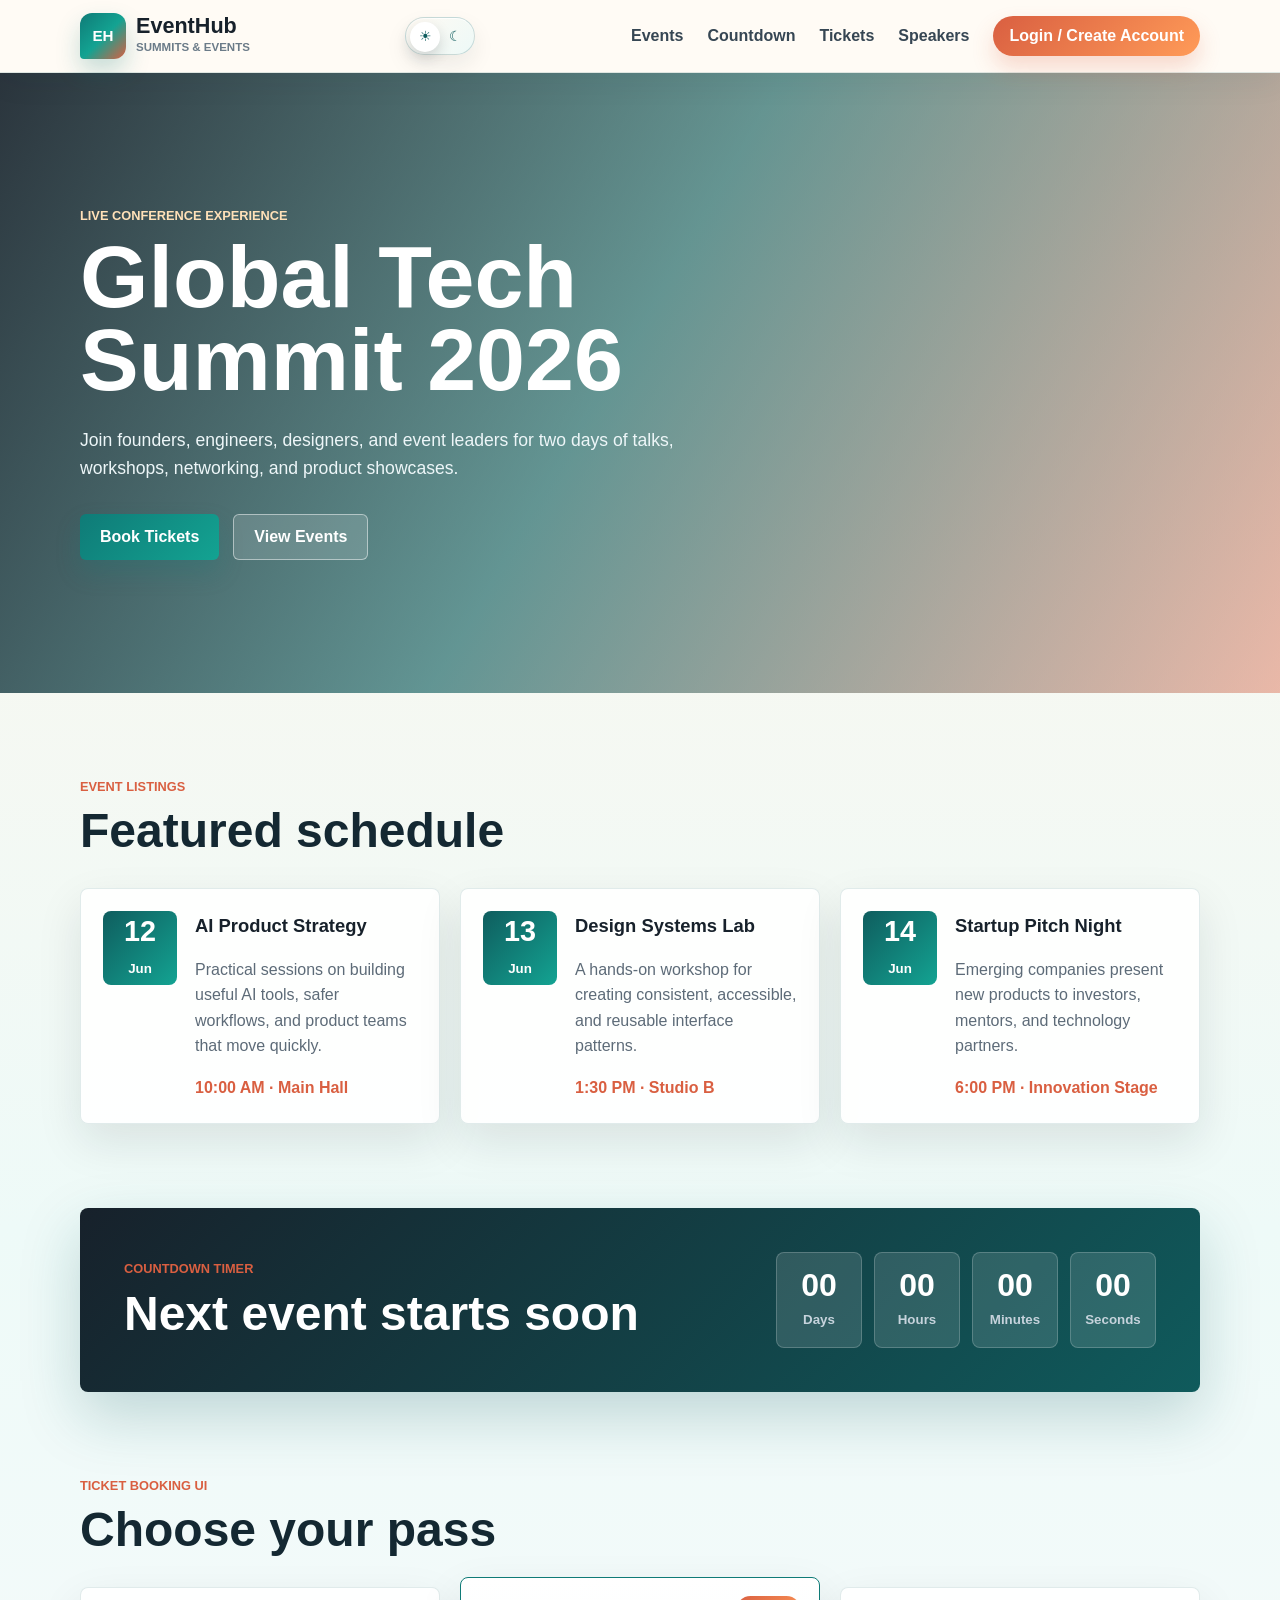
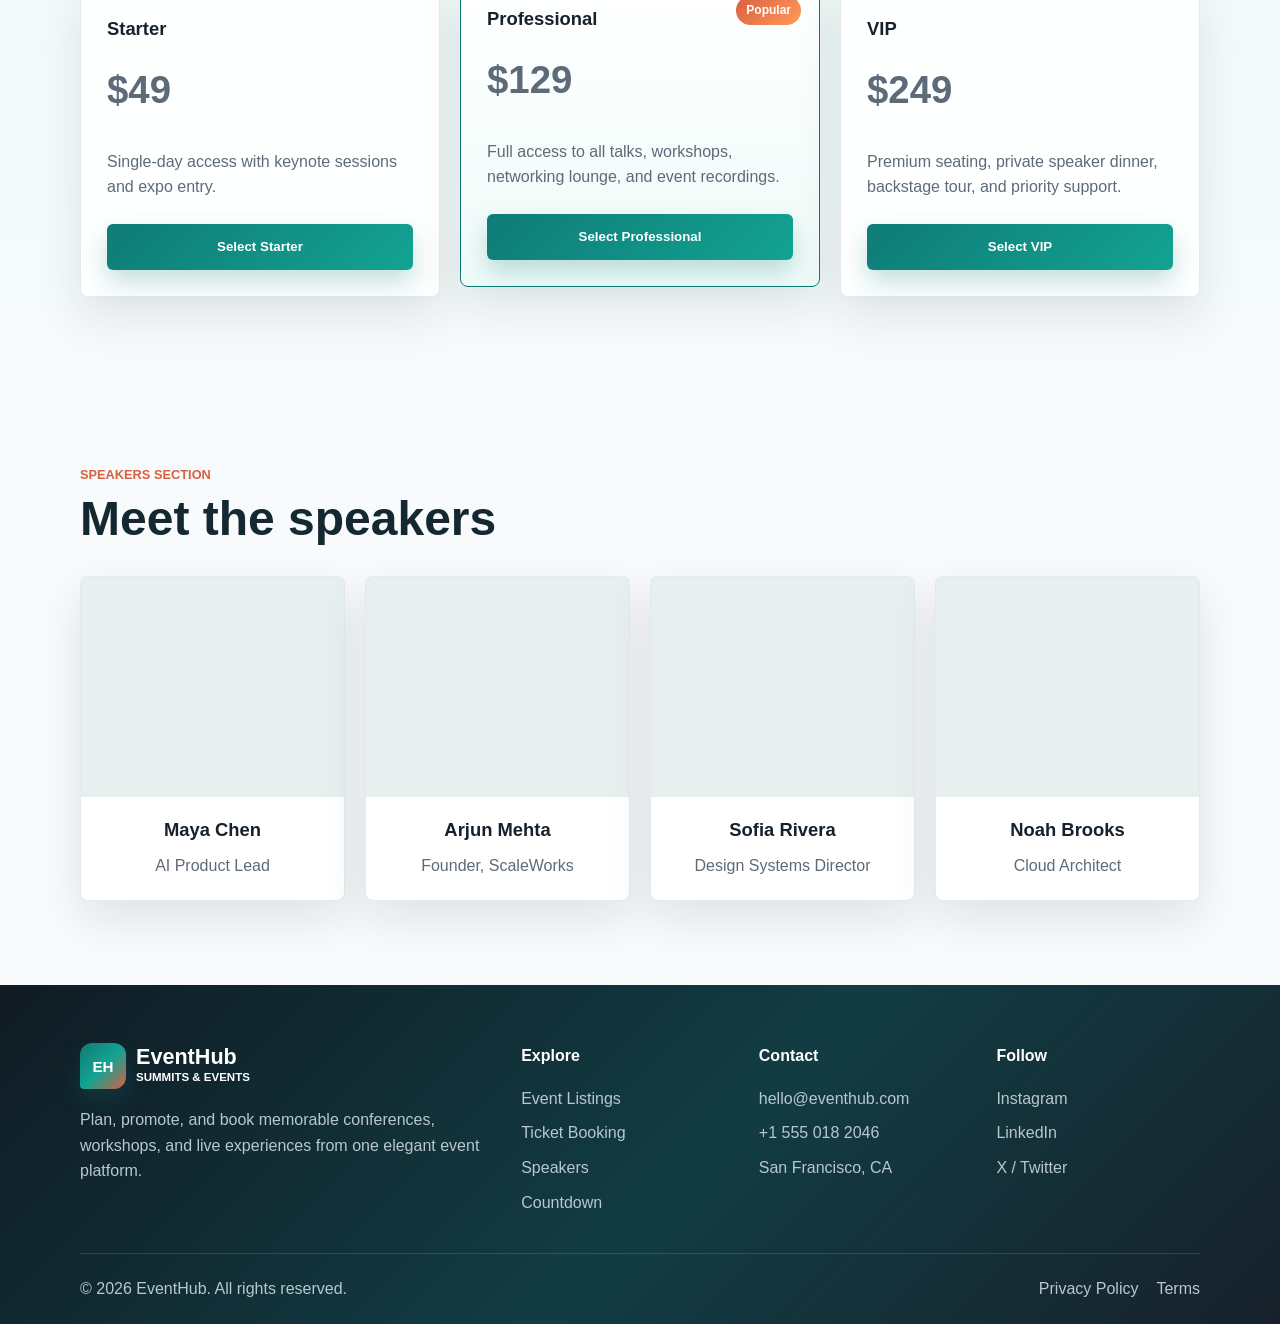
==== index.html @ b45a8265 "first commit" ====
<!DOCTYPE html>
<html lang="en">
<head>
  <meta charset="UTF-8">
  <meta name="viewport" content="width=device-width, initial-scale=1.0">
  <title>EventHub | Event Management</title>
  <link rel="stylesheet" href="css/style.css">
</head>
<body>
  <header class="site-header">
    <nav class="navbar" aria-label="Main navigation">
      <a class="brand" href="index.html" aria-label="EventHub homepage">
        <span class="brand-mark">EH</span>
        <span class="brand-text">
          <strong>EventHub</strong>
          <small>Summits & Events</small>
        </span>
      </a>
      <div class="nav-actions">
        <button class="theme-toggle" type="button" aria-label="Switch to dark mode" aria-pressed="false">
          <span class="theme-icon sun">&#9728;</span>
          <span class="theme-icon moon">&#9790;</span>
          <span class="theme-thumb"></span>
        </button>
        <button class="nav-toggle" type="button" aria-label="Toggle navigation" aria-expanded="false">
          <span></span>
          <span></span>
          <span></span>
        </button>
      </div>
      <ul class="nav-links">
        <li><a href="#events">Events</a></li>
        <li><a href="#countdown">Countdown</a></li>
        <li><a href="#tickets">Tickets</a></li>
        <li><a href="#speakers">Speakers</a></li>
        <li><a class="account-link" href="account.html">Login / Create Account</a></li>
      </ul>
    </nav>
  </header>

  <main>
    <section class="hero">
      <div class="hero-content">
        <p class="eyebrow">Live conference experience</p>
        <h1>Global Tech Summit 2026</h1>
        <p class="hero-copy">Join founders, engineers, designers, and event leaders for two days of talks, workshops, networking, and product showcases.</p>
        <div class="hero-actions">
          <a class="btn primary" href="#tickets">Book Tickets</a>
          <a class="btn secondary" href="#events">View Events</a>
        </div>
      </div>
    </section>

    <section id="events" class="section">
      <div class="section-heading">
        <p class="eyebrow">Event Listings</p>
        <h2>Featured schedule</h2>
      </div>
      <div class="event-grid">
        <article class="event-card">
          <div class="event-date">
            <span>12</span>
            <small>Jun</small>
          </div>
          <div>
            <h3>AI Product Strategy</h3>
            <p>Practical sessions on building useful AI tools, safer workflows, and product teams that move quickly.</p>
            <span class="event-meta">10:00 AM &middot; Main Hall</span>
          </div>
        </article>
        <article class="event-card">
          <div class="event-date">
            <span>13</span>
            <small>Jun</small>
          </div>
          <div>
            <h3>Design Systems Lab</h3>
            <p>A hands-on workshop for creating consistent, accessible, and reusable interface patterns.</p>
            <span class="event-meta">1:30 PM &middot; Studio B</span>
          </div>
        </article>
        <article class="event-card">
          <div class="event-date">
            <span>14</span>
            <small>Jun</small>
          </div>
          <div>
            <h3>Startup Pitch Night</h3>
            <p>Emerging companies present new products to investors, mentors, and technology partners.</p>
            <span class="event-meta">6:00 PM &middot; Innovation Stage</span>
          </div>
        </article>
      </div>
    </section>

    <section id="countdown" class="countdown-section">
      <div>
        <p class="eyebrow">Countdown Timer</p>
        <h2>Next event starts soon</h2>
      </div>
      <div class="countdown" data-event-date="2026-06-12T10:00:00">
        <div><span id="days">00</span><small>Days</small></div>
        <div><span id="hours">00</span><small>Hours</small></div>
        <div><span id="minutes">00</span><small>Minutes</small></div>
        <div><span id="seconds">00</span><small>Seconds</small></div>
      </div>
    </section>

    <section id="tickets" class="section ticket-section">
      <div class="section-heading">
        <p class="eyebrow">Ticket Booking UI</p>
        <h2>Choose your pass</h2>
      </div>
      <div class="ticket-grid">
        <article class="ticket-card">
          <h3>Starter</h3>
          <p class="price">$49</p>
          <p>Single-day access with keynote sessions and expo entry.</p>
          <button type="button">Select Starter</button>
        </article>
        <article class="ticket-card featured">
          <span class="badge">Popular</span>
          <h3>Professional</h3>
          <p class="price">$129</p>
          <p>Full access to all talks, workshops, networking lounge, and event recordings.</p>
          <button type="button">Select Professional</button>
        </article>
        <article class="ticket-card">
          <h3>VIP</h3>
          <p class="price">$249</p>
          <p>Premium seating, private speaker dinner, backstage tour, and priority support.</p>
          <button type="button">Select VIP</button>
        </article>
      </div>
    </section>

    <section id="speakers" class="section speakers-section">
      <div class="section-heading">
        <p class="eyebrow">Speakers Section</p>
        <h2>Meet the speakers</h2>
      </div>
      <div class="speaker-grid">
        <article class="speaker-card">
          <div class="speaker-photo speaker-one"></div>
          <h3>Maya Chen</h3>
          <p>AI Product Lead</p>
        </article>
        <article class="speaker-card">
          <div class="speaker-photo speaker-two"></div>
          <h3>Arjun Mehta</h3>
          <p>Founder, ScaleWorks</p>
        </article>
        <article class="speaker-card">
          <div class="speaker-photo speaker-three"></div>
          <h3>Sofia Rivera</h3>
          <p>Design Systems Director</p>
        </article>
        <article class="speaker-card">
          <div class="speaker-photo speaker-four"></div>
          <h3>Noah Brooks</h3>
          <p>Cloud Architect</p>
        </article>
      </div>
    </section>
  </main>

  <footer class="site-footer">
    <div class="footer-inner">
      <div class="footer-brand">
        <a class="brand footer-logo" href="index.html" aria-label="EventHub homepage">
          <span class="brand-mark">EH</span>
          <span class="brand-text">
            <strong>EventHub</strong>
            <small>Summits & Events</small>
          </span>
        </a>
        <p>Plan, promote, and book memorable conferences, workshops, and live experiences from one elegant event platform.</p>
      </div>

      <div class="footer-column">
        <h3>Explore</h3>
        <a href="#events">Event Listings</a>
        <a href="#tickets">Ticket Booking</a>
        <a href="#speakers">Speakers</a>
        <a href="#countdown">Countdown</a>
      </div>

      <div class="footer-column">
        <h3>Contact</h3>
        <p>hello@eventhub.com</p>
        <p>+1 555 018 2046</p>
        <p>San Francisco, CA</p>
      </div>

      <div class="footer-column">
        <h3>Follow</h3>
        <a href="#">Instagram</a>
        <a href="#">LinkedIn</a>
        <a href="#">X / Twitter</a>
      </div>
    </div>

    <div class="footer-bottom">
      <p>&copy; 2026 EventHub. All rights reserved.</p>
      <div>
        <a href="#">Privacy Policy</a>
        <a href="#">Terms</a>
      </div>
    </div>
  </footer>

  <script src="js/script.js"></script>
</body>
</html>
---- css/style.css ----
* {
  box-sizing: border-box;
}

html {
  scroll-behavior: smooth;
}

body {
  margin: 0;
  color: #17212b;
  background:
    linear-gradient(180deg, #fff6eb 0%, #eefaf8 42%, #f8fafc 72%),
    #f8fafc;
  font-family: Arial, Helvetica, sans-serif;
  line-height: 1.6;
  transition: background 0.25s ease, color 0.25s ease;
}

body.dark-theme {
  color: #e9f7f5;
  background:
    radial-gradient(circle at top left, rgba(19, 163, 146, 0.22), transparent 32%),
    linear-gradient(180deg, #07131d 0%, #0c2028 48%, #121821 100%),
    #121821;
}

a {
  color: inherit;
  text-decoration: none;
}

.site-header {
  position: sticky;
  top: 0;
  z-index: 10;
  background: rgba(255, 251, 246, 0.92);
  border-bottom: 1px solid rgba(15, 93, 94, 0.13);
  box-shadow: 0 10px 30px rgba(23, 33, 43, 0.06);
  backdrop-filter: blur(14px);
}

.navbar {
  display: flex;
  align-items: center;
  justify-content: space-between;
  width: min(1120px, calc(100% - 32px));
  min-height: 72px;
  margin: 0 auto;
}

.nav-actions {
  display: flex;
  align-items: center;
  gap: 10px;
}

.brand {
  display: inline-flex;
  align-items: center;
  gap: 10px;
  color: #0f5d5e;
  font-weight: 800;
}

.brand-mark {
  display: grid;
  place-items: center;
  width: 46px;
  height: 46px;
  color: #ffffff;
  background:
    linear-gradient(135deg, #0f7b77 0%, #13a392 52%, #d95f41 100%);
  border-radius: 12px 12px 12px 4px;
  box-shadow: 0 12px 24px rgba(15, 123, 119, 0.24);
  font-size: 0.95rem;
  line-height: 1;
}

.brand-text {
  display: grid;
  gap: 1px;
}

.brand-text strong {
  color: #17212b;
  font-size: 1.35rem;
  line-height: 1;
}

body.dark-theme .brand-text strong {
  color: #f7fffd;
}

body.dark-theme .brand-text small {
  color: #9dcac3;
}

.brand-text small {
  color: #6b7b88;
  font-size: 0.72rem;
  font-weight: 800;
  letter-spacing: 0;
  text-transform: uppercase;
}

.nav-links {
  display: flex;
  align-items: center;
  gap: 24px;
  margin: 0;
  padding: 0;
  list-style: none;
  color: #364653;
  font-weight: 700;
}

.nav-links a:hover {
  color: #d95f41;
}

.account-link {
  display: inline-flex;
  align-items: center;
  justify-content: center;
  min-height: 40px;
  padding: 0 16px;
  color: #ffffff;
  background: linear-gradient(135deg, #d95f41, #ff9b58);
  border-radius: 999px;
  box-shadow: 0 12px 22px rgba(217, 95, 65, 0.22);
}

.nav-links .account-link:hover {
  color: #ffffff;
  transform: translateY(-2px);
}

.theme-toggle {
  position: relative;
  display: inline-grid;
  grid-template-columns: 1fr 1fr;
  align-items: center;
  width: 70px;
  height: 38px;
  padding: 4px;
  border: 1px solid rgba(15, 93, 94, 0.2);
  border-radius: 999px;
  color: #0f5d5e;
  background: linear-gradient(135deg, #fffaf3, #edf9f7);
  box-shadow: inset 0 1px 0 rgba(255, 255, 255, 0.8), 0 10px 22px rgba(23, 33, 43, 0.08);
  cursor: pointer;
}

.theme-icon {
  position: relative;
  z-index: 1;
  display: grid;
  place-items: center;
  font-size: 0.9rem;
  line-height: 1;
}

.theme-thumb {
  position: absolute;
  top: 4px;
  left: 4px;
  width: 30px;
  height: 30px;
  background: #ffffff;
  border-radius: 999px;
  box-shadow: 0 6px 14px rgba(23, 33, 43, 0.18);
  transition: transform 0.22s ease, background 0.22s ease;
}

body.dark-theme .theme-toggle {
  color: #ffe1b8;
  background: linear-gradient(135deg, #0d2530, #162f3a);
  border-color: rgba(124, 224, 211, 0.24);
}

body.dark-theme .theme-thumb {
  background: #7ce0d3;
  transform: translateX(32px);
}

body.dark-theme .site-header {
  background: rgba(8, 19, 29, 0.9);
  border-bottom-color: rgba(124, 224, 211, 0.16);
  box-shadow: 0 12px 34px rgba(0, 0, 0, 0.32);
}

body.dark-theme .nav-links {
  color: #d5e5e2;
}

.nav-toggle {
  display: none;
  position: relative;
  width: 42px;
  height: 42px;
  border: 1px solid rgba(15, 93, 94, 0.2);
  border-radius: 6px;
  background: #fffaf3;
  cursor: pointer;
}

body.dark-theme .nav-toggle {
  border-color: rgba(124, 224, 211, 0.22);
  background: #102631;
}

body.dark-theme .nav-toggle span {
  background: #e9f7f5;
}

.nav-toggle span {
  display: block;
  width: 20px;
  height: 2px;
  margin: 5px auto;
  background: #17212b;
  border-radius: 999px;
  transition: transform 0.2s ease, opacity 0.2s ease;
}

.nav-toggle.active span:nth-child(1) {
  transform: translateY(7px) rotate(45deg);
}

.nav-toggle.active span:nth-child(2) {
  opacity: 0;
}

.nav-toggle.active span:nth-child(3) {
  transform: translateY(-7px) rotate(-45deg);
}

.hero {
  display: flex;
  align-items: center;
  min-height: 620px;
  padding: 80px 16px;
  color: #ffffff;
  background:
    linear-gradient(120deg, rgba(8, 21, 32, 0.86), rgba(15, 93, 94, 0.64) 48%, rgba(217, 95, 65, 0.42)),
    url("https://images.unsplash.com/photo-1540575467063-178a50c2df87?auto=format&fit=crop&w=1800&q=80") center/cover;
}

.hero-content {
  width: min(1120px, 100%);
  margin: 0 auto;
}

.eyebrow {
  margin: 0 0 8px;
  color: #d95f41;
  font-size: 0.8rem;
  font-weight: 800;
  letter-spacing: 0;
  text-transform: uppercase;
}

.hero .eyebrow {
  color: #ffe1b8;
}

h1,
h2,
h3,
p {
  overflow-wrap: anywhere;
}

h1 {
  max-width: 760px;
  margin: 0;
  font-size: clamp(2.6rem, 7vw, 5.5rem);
  line-height: 0.95;
}

h2 {
  margin: 0;
  font-size: clamp(2rem, 4vw, 3rem);
  line-height: 1.1;
}

h3 {
  margin: 0 0 8px;
  font-size: 1.15rem;
}

.hero-copy {
  max-width: 640px;
  margin: 24px 0 0;
  color: #edf6f8;
  font-size: 1.1rem;
}

.hero-actions {
  display: flex;
  flex-wrap: wrap;
  gap: 14px;
  margin-top: 32px;
}

.btn,
.ticket-card button {
  display: inline-flex;
  align-items: center;
  justify-content: center;
  min-height: 46px;
  padding: 0 20px;
  border: 0;
  border-radius: 6px;
  font-weight: 800;
  cursor: pointer;
}

.btn.primary,
.ticket-card button {
  color: #ffffff;
  background: linear-gradient(135deg, #0f7b77, #13a392);
  box-shadow: 0 12px 24px rgba(15, 123, 119, 0.24);
}

.btn.secondary {
  color: #ffffff;
  background: rgba(255, 255, 255, 0.14);
  border: 1px solid rgba(255, 255, 255, 0.48);
}

.btn:hover,
.ticket-card button:hover,
.auth-card button:hover {
  transform: translateY(-2px);
}

.section,
.countdown-section {
  width: min(1120px, calc(100% - 32px));
  margin: 0 auto;
  padding: 84px 0;
}

.section-heading {
  margin-bottom: 30px;
}

.section-heading h2 {
  color: #142832;
}

body.dark-theme .section-heading h2,
body.dark-theme h3,
body.dark-theme .price {
  color: #f7fffd;
}

.event-grid,
.ticket-grid,
.speaker-grid {
  display: grid;
  gap: 20px;
}

.event-grid {
  grid-template-columns: repeat(3, 1fr);
}

.event-card,
.ticket-card,
.speaker-card {
  background: rgba(255, 255, 255, 0.9);
  border: 1px solid rgba(15, 93, 94, 0.12);
  border-radius: 8px;
  box-shadow: 0 18px 45px rgba(23, 33, 43, 0.1);
  transition: transform 0.2s ease, box-shadow 0.2s ease;
}

body.dark-theme .event-card,
body.dark-theme .ticket-card,
body.dark-theme .speaker-card {
  background: rgba(15, 32, 40, 0.86);
  border-color: rgba(124, 224, 211, 0.16);
  box-shadow: 0 18px 45px rgba(0, 0, 0, 0.28);
}

.event-card:hover,
.ticket-card:hover,
.speaker-card:hover {
  transform: translateY(-6px);
  box-shadow: 0 24px 55px rgba(15, 93, 94, 0.18);
}

.event-card {
  display: grid;
  grid-template-columns: 74px 1fr;
  gap: 18px;
  min-height: 220px;
  padding: 22px;
}

.event-date {
  display: grid;
  place-items: center;
  align-self: start;
  min-height: 74px;
  color: #ffffff;
  background: linear-gradient(135deg, #0f5d5e, #13a392);
  border-radius: 8px;
}

.event-date span {
  display: block;
  font-size: 1.8rem;
  font-weight: 800;
  line-height: 1;
}

.event-date small,
.event-meta {
  font-weight: 800;
}

.event-card p,
.ticket-card p,
.speaker-card p {
  color: #5d6b78;
}

body.dark-theme .event-card p,
body.dark-theme .ticket-card p,
body.dark-theme .speaker-card p {
  color: #b8c7d1;
}

.event-meta {
  color: #d95f41;
}

.countdown-section {
  display: flex;
  align-items: center;
  justify-content: space-between;
  gap: 28px;
  color: #ffffff;
  background:
    linear-gradient(135deg, rgba(23, 33, 43, 0.96), rgba(15, 93, 94, 0.96)),
    #17212b;
  border-radius: 8px;
  padding: 44px;
  box-shadow: 0 24px 60px rgba(15, 93, 94, 0.22);
}

.countdown {
  display: grid;
  grid-template-columns: repeat(4, minmax(86px, 1fr));
  gap: 12px;
}

.countdown div {
  display: grid;
  place-items: center;
  min-height: 96px;
  padding: 12px;
  background: rgba(255, 255, 255, 0.13);
  border: 1px solid rgba(255, 255, 255, 0.2);
  border-radius: 8px;
}

.countdown span {
  font-size: 2rem;
  font-weight: 800;
  line-height: 1;
}

.countdown small {
  color: #c6d3dc;
  font-weight: 700;
}

.ticket-grid {
  grid-template-columns: repeat(3, 1fr);
}

.ticket-card {
  position: relative;
  display: flex;
  flex-direction: column;
  min-height: 310px;
  padding: 26px;
}

.ticket-card.featured {
  background: linear-gradient(180deg, #ffffff, #effbf9);
  border-color: #0f7b77;
  transform: translateY(-10px);
}

body.dark-theme .ticket-card.featured {
  background: linear-gradient(180deg, rgba(18, 48, 58, 0.96), rgba(13, 31, 40, 0.96));
  border-color: #7ce0d3;
}

.price {
  margin: 8px 0 12px;
  color: #17212b;
  font-size: 2.4rem;
  font-weight: 800;
}

.ticket-card button {
  width: 100%;
  margin-top: auto;
}

.account-page {
  min-height: calc(100vh - 72px);
}

.account-hero {
  display: flex;
  align-items: center;
  min-height: 360px;
  padding: 74px 16px;
  color: #ffffff;
  background:
    linear-gradient(120deg, rgba(8, 21, 32, 0.9), rgba(15, 93, 94, 0.74), rgba(217, 95, 65, 0.46)),
    url("https://images.unsplash.com/photo-1511578314322-379afb476865?auto=format&fit=crop&w=1800&q=80") center/cover;
}

.account-hero > div {
  width: min(1120px, 100%);
  margin: 0 auto;
}

.account-hero h1 {
  max-width: 820px;
  font-size: clamp(2.2rem, 6vw, 4.3rem);
}

.account-panel {
  display: grid;
  grid-template-columns: 1fr 1fr;
  gap: 24px;
  width: min(1120px, calc(100% - 32px));
  margin: -56px auto 88px;
  position: relative;
  z-index: 1;
}

.auth-card {
  padding: 30px;
  background: rgba(255, 255, 255, 0.94);
  border: 1px solid rgba(15, 93, 94, 0.14);
  border-radius: 8px;
  box-shadow: 0 24px 55px rgba(23, 33, 43, 0.13);
}

.auth-card-featured {
  background: linear-gradient(180deg, #ffffff, #effbf9);
  border-color: rgba(15, 123, 119, 0.35);
}

.auth-heading {
  margin-bottom: 22px;
}

.auth-heading h2 {
  color: #142832;
  font-size: clamp(1.8rem, 4vw, 2.5rem);
}

.auth-card form {
  display: grid;
  gap: 12px;
}

.auth-card label {
  color: #2a3c47;
  font-weight: 800;
}

.auth-card input[type="text"],
.auth-card input[type="email"],
.auth-card input[type="password"] {
  width: 100%;
  min-height: 48px;
  padding: 0 14px;
  color: #17212b;
  background: #fffaf3;
  border: 1px solid rgba(15, 93, 94, 0.18);
  border-radius: 6px;
  font: inherit;
}

.auth-card input:focus {
  border-color: #13a392;
  box-shadow: 0 0 0 4px rgba(19, 163, 146, 0.14);
  outline: 0;
}

.form-row {
  display: flex;
  align-items: center;
  justify-content: space-between;
  gap: 12px;
  margin: 4px 0 8px;
  color: #5d6b78;
  font-size: 0.94rem;
}

.form-row a {
  color: #0f7b77;
  font-weight: 800;
}

.check-option {
  display: flex;
  align-items: center;
  gap: 8px;
  color: #5d6b78;
  font-size: 0.94rem;
  font-weight: 700;
}

.terms-option {
  align-items: flex-start;
  margin: 4px 0 8px;
}

.auth-card button {
  display: inline-flex;
  align-items: center;
  justify-content: center;
  min-height: 48px;
  width: 100%;
  color: #ffffff;
  background: linear-gradient(135deg, #0f7b77, #13a392);
  border: 0;
  border-radius: 6px;
  box-shadow: 0 12px 24px rgba(15, 123, 119, 0.24);
  font: inherit;
  font-weight: 800;
  cursor: pointer;
}

body.dark-theme .auth-card,
body.dark-theme .auth-card-featured {
  background: rgba(15, 32, 40, 0.9);
  border-color: rgba(124, 224, 211, 0.16);
  box-shadow: 0 24px 55px rgba(0, 0, 0, 0.34);
}

body.dark-theme .auth-heading h2,
body.dark-theme .auth-card label {
  color: #f7fffd;
}

body.dark-theme .auth-card input[type="text"],
body.dark-theme .auth-card input[type="email"],
body.dark-theme .auth-card input[type="password"] {
  color: #e9f7f5;
  background: #102631;
  border-color: rgba(124, 224, 211, 0.18);
}

body.dark-theme .form-row,
body.dark-theme .check-option {
  color: #b8c7d1;
}

body.dark-theme .form-row a {
  color: #7ce0d3;
}

.badge {
  position: absolute;
  top: 18px;
  right: 18px;
  padding: 5px 10px;
  color: #ffffff;
  background: linear-gradient(135deg, #d95f41, #ff9b58);
  border-radius: 999px;
  font-size: 0.75rem;
  font-weight: 800;
}

.speaker-grid {
  grid-template-columns: repeat(4, 1fr);
}

.speaker-card {
  overflow: hidden;
  text-align: center;
  background: #ffffff;
}

body.dark-theme .speaker-card {
  background: rgba(15, 32, 40, 0.9);
}

.speaker-photo {
  min-height: 220px;
  background-position: center;
  background-size: cover;
}

.speaker-one {
  background-image: linear-gradient(rgba(15, 93, 94, 0.1), rgba(15, 93, 94, 0.1)), url("https://images.unsplash.com/photo-1580489944761-15a19d654956?auto=format&fit=crop&w=700&q=80");
}

.speaker-two {
  background-image: linear-gradient(rgba(15, 93, 94, 0.1), rgba(15, 93, 94, 0.1)), url("https://images.unsplash.com/photo-1500648767791-00dcc994a43e?auto=format&fit=crop&w=700&q=80");
}

.speaker-three {
  background-image: linear-gradient(rgba(15, 93, 94, 0.1), rgba(15, 93, 94, 0.1)), url("https://images.unsplash.com/photo-1494790108377-be9c29b29330?auto=format&fit=crop&w=700&q=80");
}

.speaker-four {
  background-image: linear-gradient(rgba(15, 93, 94, 0.1), rgba(15, 93, 94, 0.1)), url("https://images.unsplash.com/photo-1507003211169-0a1dd7228f2d?auto=format&fit=crop&w=700&q=80");
}

.speaker-card h3 {
  margin-top: 18px;
}

.speaker-card p {
  margin: 0 16px 22px;
}

.site-footer {
  color: #dce8ee;
  background:
    linear-gradient(135deg, #101b24, #123c43 54%, #17212b),
    #17212b;
}

.footer-inner {
  display: grid;
  grid-template-columns: 2fr 1fr 1fr 1fr;
  gap: 34px;
  width: min(1120px, calc(100% - 32px));
  margin: 0 auto;
  padding: 58px 0 38px;
}

.footer-logo .brand-text strong,
.footer-logo .brand-text small {
  color: #ffffff;
}

.footer-brand p {
  max-width: 420px;
  margin: 18px 0 0;
  color: #b8c7d1;
}

.footer-column {
  display: flex;
  flex-direction: column;
  gap: 9px;
}

.footer-column h3 {
  margin-bottom: 8px;
  color: #ffffff;
  font-size: 1rem;
}

.footer-column a,
.footer-column p,
.footer-bottom a,
.footer-bottom p {
  margin: 0;
  color: #b8c7d1;
}

.footer-column a:hover,
.footer-bottom a:hover {
  color: #7ce0d3;
}

.footer-bottom {
  display: flex;
  align-items: center;
  justify-content: space-between;
  gap: 18px;
  width: min(1120px, calc(100% - 32px));
  margin: 0 auto;
  padding: 22px 0;
  border-top: 1px solid rgba(255, 255, 255, 0.12);
}

.footer-bottom div {
  display: flex;
  gap: 18px;
}

@media (max-width: 860px) {
  .nav-toggle {
    display: block;
  }

  .nav-links {
    position: absolute;
    top: 72px;
    left: 0;
    right: 0;
    display: flex;
    flex-direction: column;
    align-items: stretch;
    gap: 0;
    padding: 10px 16px 18px;
    background: #ffffff;
    border-bottom: 1px solid #dfe7ef;
    box-shadow: 0 22px 42px rgba(23, 33, 43, 0.12);
    opacity: 0;
    pointer-events: none;
    transform: translateY(-12px);
    transition: opacity 0.2s ease, transform 0.2s ease;
  }

  body.dark-theme .nav-links {
    background: rgba(8, 19, 29, 0.98);
    border-bottom-color: rgba(124, 224, 211, 0.16);
    box-shadow: 0 22px 42px rgba(0, 0, 0, 0.34);
  }

  .nav-links.open {
    opacity: 1;
    pointer-events: auto;
    transform: translateY(0);
  }

  .nav-links a {
    display: block;
    padding: 12px 0;
  }

  .nav-links .account-link {
    display: flex;
    margin-top: 8px;
    padding: 0 16px;
  }

  .hero {
    min-height: 540px;
  }

  .event-grid,
  .ticket-grid,
  .speaker-grid {
    grid-template-columns: 1fr 1fr;
  }

  .countdown-section {
    align-items: stretch;
    flex-direction: column;
  }

  .ticket-card.featured {
    transform: none;
  }

  .footer-inner {
    grid-template-columns: 1fr 1fr;
  }

  .account-panel {
    grid-template-columns: 1fr;
  }
}

@media (max-width: 620px) {
  .nav-actions {
    gap: 8px;
  }

  .theme-toggle {
    width: 62px;
    height: 36px;
  }

  .theme-thumb {
    width: 28px;
    height: 28px;
  }

  body.dark-theme .theme-thumb {
    transform: translateX(26px);
  }

  .brand-mark {
    width: 42px;
    height: 42px;
  }

  .brand-text strong {
    font-size: 1.15rem;
  }

  .brand-text small {
    font-size: 0.64rem;
  }

  .event-grid,
  .ticket-grid,
  .speaker-grid {
    grid-template-columns: 1fr;
  }

  .event-card {
    grid-template-columns: 1fr;
  }

  .countdown-section {
    width: calc(100% - 24px);
    padding: 30px 18px;
  }

  .countdown {
    grid-template-columns: 1fr 1fr;
  }

  .account-hero {
    min-height: 320px;
    padding: 56px 16px;
  }

  .account-panel {
    width: calc(100% - 24px);
    margin-bottom: 64px;
  }

  .auth-card {
    padding: 22px;
  }

  .form-row {
    align-items: flex-start;
    flex-direction: column;
  }

  .footer-inner,
  .footer-bottom {
    grid-template-columns: 1fr;
  }

  .footer-inner,
  .footer-bottom {
    display: grid;
  }

  .footer-bottom {
    justify-items: start;
  }
}
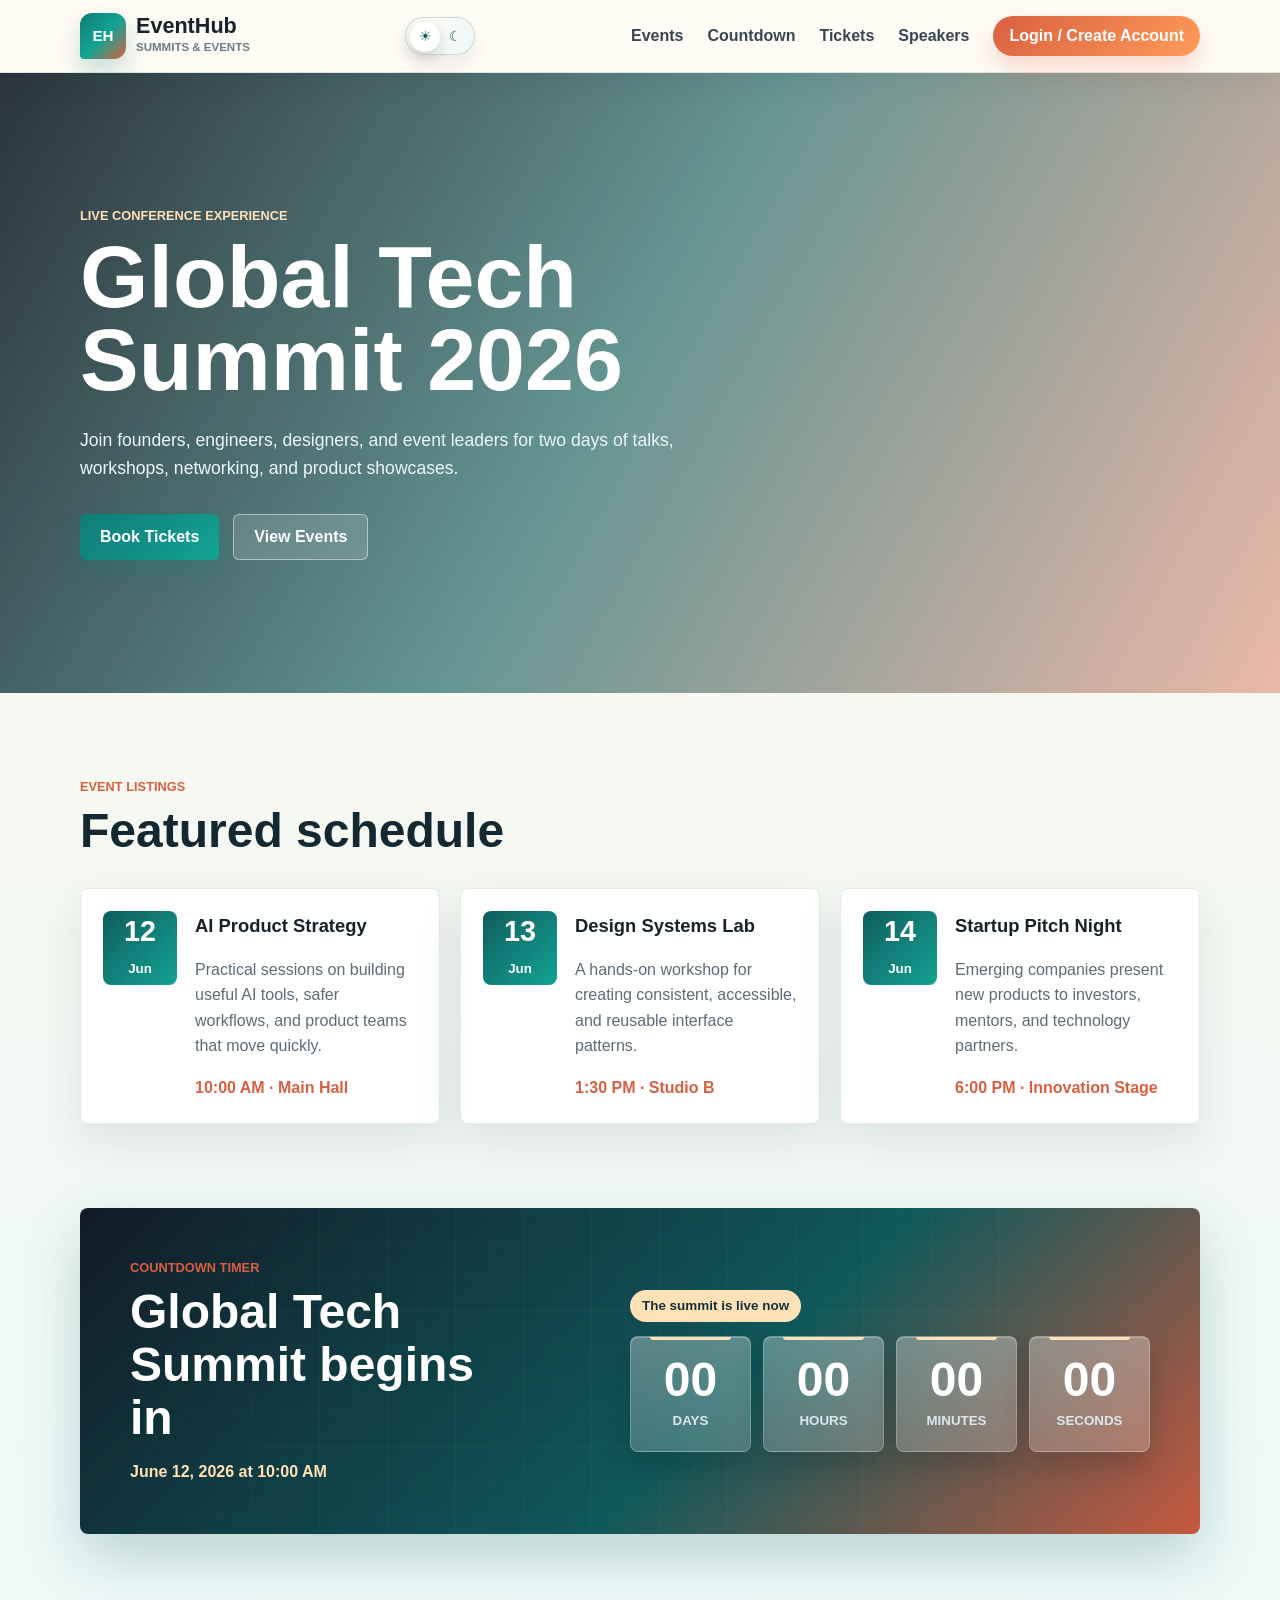
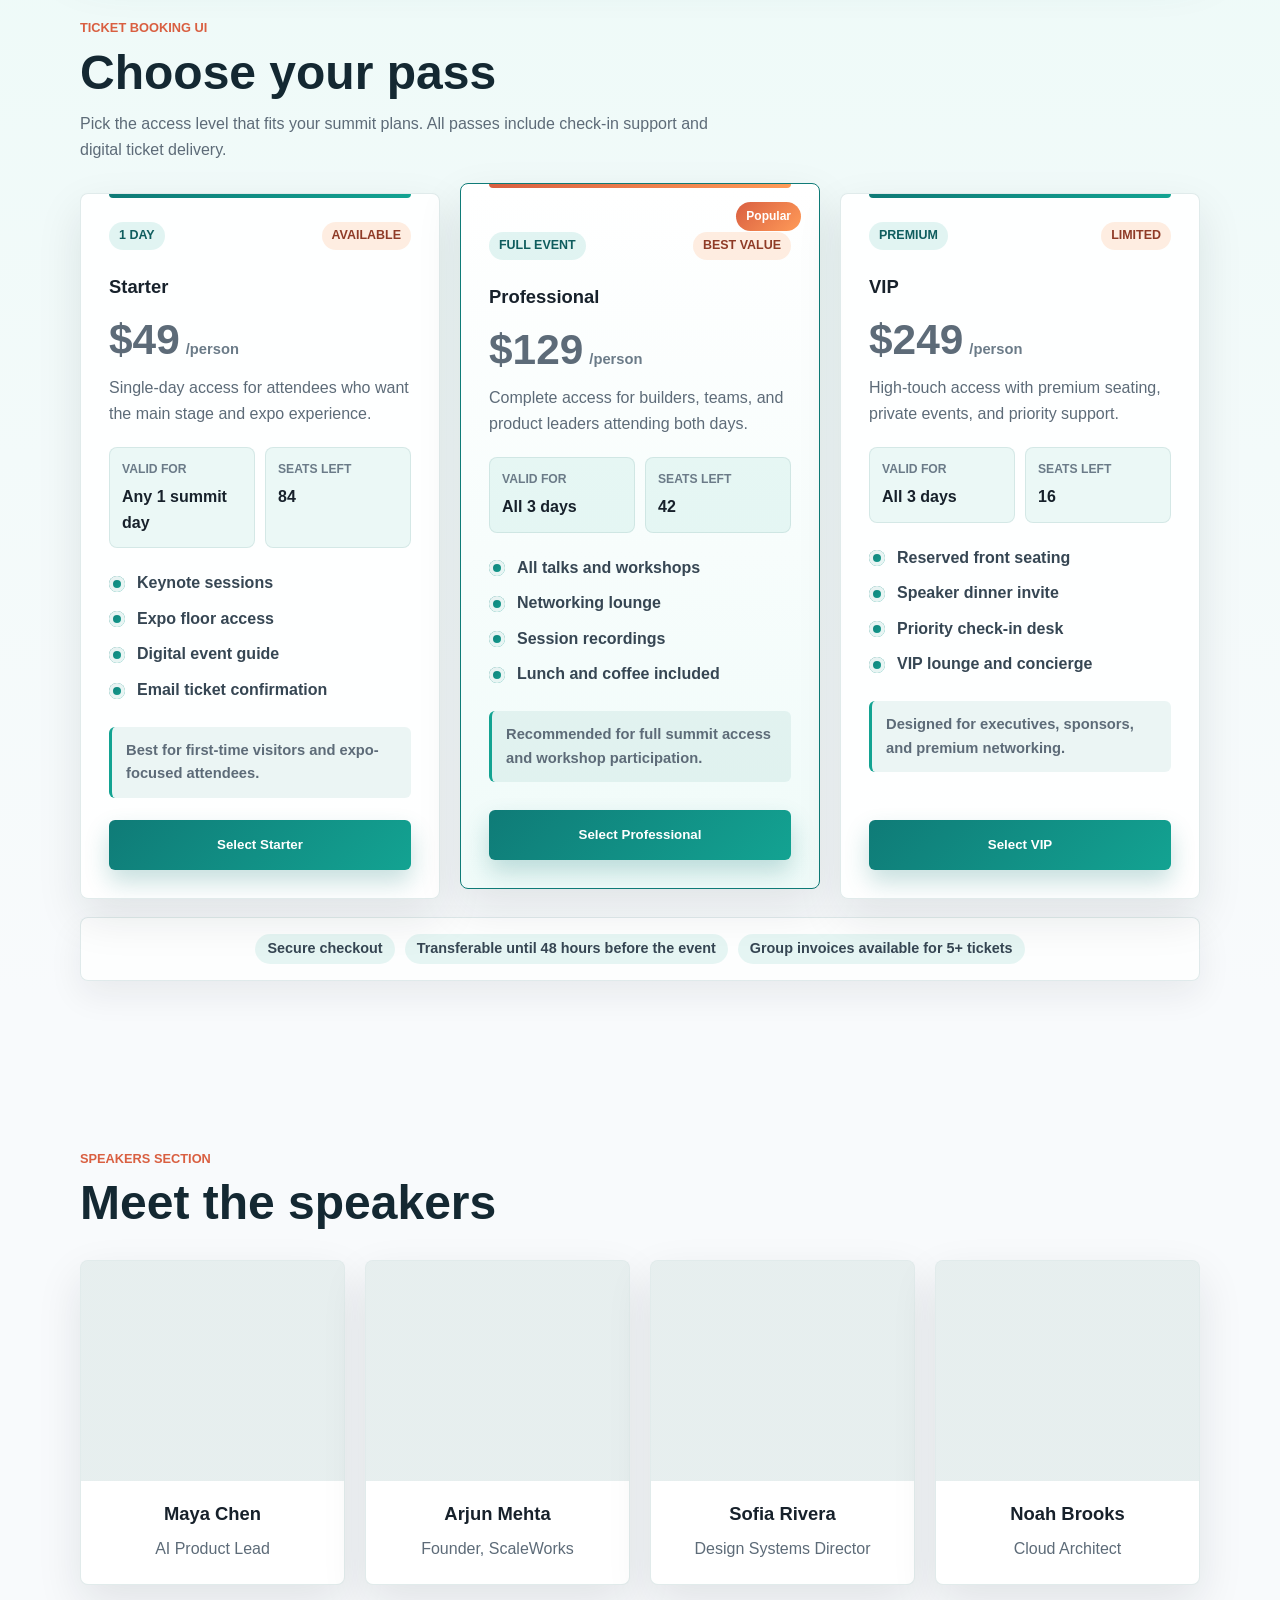
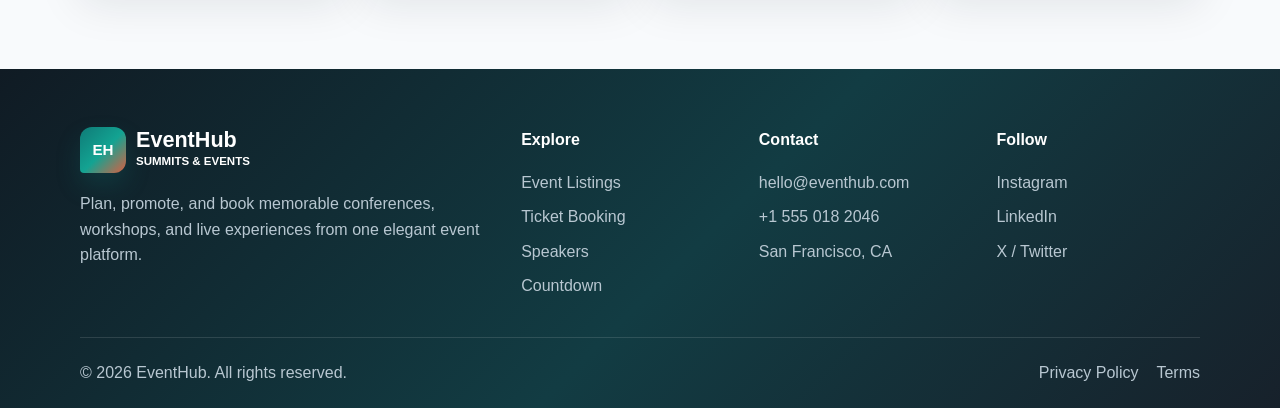
==== commit 018de090: "Improve event website UI" ====
--- a/index.html
+++ b/index.html
@@ -93,16 +93,20 @@
       </div>
     </section>
 
-    <section id="countdown" class="countdown-section">
-      <div>
+    <section id="countdown" class="countdown-section" aria-labelledby="countdown-title">
+      <div class="countdown-copy">
         <p class="eyebrow">Countdown Timer</p>
-        <h2>Next event starts soon</h2>
-      </div>
-      <div class="countdown" data-event-date="2026-06-12T10:00:00">
-        <div><span id="days">00</span><small>Days</small></div>
-        <div><span id="hours">00</span><small>Hours</small></div>
-        <div><span id="minutes">00</span><small>Minutes</small></div>
-        <div><span id="seconds">00</span><small>Seconds</small></div>
+        <h2 id="countdown-title">Global Tech Summit begins in</h2>
+        <p class="countdown-detail">June 12, 2026 at 10:00 AM</p>
+      </div>
+      <div class="countdown-panel">
+        <div class="countdown-status" id="countdown-status">Seats are filling fast</div>
+        <div class="countdown" data-event-date="2026-06-12T10:00:00" aria-live="polite">
+          <div class="time-card"><span id="days">00</span><small>Days</small></div>
+          <div class="time-card"><span id="hours">00</span><small>Hours</small></div>
+          <div class="time-card"><span id="minutes">00</span><small>Minutes</small></div>
+          <div class="time-card"><span id="seconds">00</span><small>Seconds</small></div>
+        </div>
       </div>
     </section>
 
@@ -110,27 +114,96 @@
       <div class="section-heading">
         <p class="eyebrow">Ticket Booking UI</p>
         <h2>Choose your pass</h2>
+        <p class="section-copy">Pick the access level that fits your summit plans. All passes include check-in support and digital ticket delivery.</p>
       </div>
       <div class="ticket-grid">
         <article class="ticket-card">
+          <div class="ticket-topline">
+            <span class="ticket-type">1 Day</span>
+            <span class="ticket-status">Available</span>
+          </div>
           <h3>Starter</h3>
-          <p class="price">$49</p>
-          <p>Single-day access with keynote sessions and expo entry.</p>
+          <p class="price">$49<span>/person</span></p>
+          <p class="ticket-summary">Single-day access for attendees who want the main stage and expo experience.</p>
+          <dl class="ticket-details">
+            <div>
+              <dt>Valid for</dt>
+              <dd>Any 1 summit day</dd>
+            </div>
+            <div>
+              <dt>Seats left</dt>
+              <dd>84</dd>
+            </div>
+          </dl>
+          <ul class="ticket-features">
+            <li>Keynote sessions</li>
+            <li>Expo floor access</li>
+            <li>Digital event guide</li>
+            <li>Email ticket confirmation</li>
+          </ul>
+          <p class="ticket-note">Best for first-time visitors and expo-focused attendees.</p>
           <button type="button">Select Starter</button>
         </article>
         <article class="ticket-card featured">
           <span class="badge">Popular</span>
+          <div class="ticket-topline">
+            <span class="ticket-type">Full Event</span>
+            <span class="ticket-status">Best Value</span>
+          </div>
           <h3>Professional</h3>
-          <p class="price">$129</p>
-          <p>Full access to all talks, workshops, networking lounge, and event recordings.</p>
+          <p class="price">$129<span>/person</span></p>
+          <p class="ticket-summary">Complete access for builders, teams, and product leaders attending both days.</p>
+          <dl class="ticket-details">
+            <div>
+              <dt>Valid for</dt>
+              <dd>All 3 days</dd>
+            </div>
+            <div>
+              <dt>Seats left</dt>
+              <dd>42</dd>
+            </div>
+          </dl>
+          <ul class="ticket-features">
+            <li>All talks and workshops</li>
+            <li>Networking lounge</li>
+            <li>Session recordings</li>
+            <li>Lunch and coffee included</li>
+          </ul>
+          <p class="ticket-note">Recommended for full summit access and workshop participation.</p>
           <button type="button">Select Professional</button>
         </article>
         <article class="ticket-card">
+          <div class="ticket-topline">
+            <span class="ticket-type">Premium</span>
+            <span class="ticket-status">Limited</span>
+          </div>
           <h3>VIP</h3>
-          <p class="price">$249</p>
-          <p>Premium seating, private speaker dinner, backstage tour, and priority support.</p>
+          <p class="price">$249<span>/person</span></p>
+          <p class="ticket-summary">High-touch access with premium seating, private events, and priority support.</p>
+          <dl class="ticket-details">
+            <div>
+              <dt>Valid for</dt>
+              <dd>All 3 days</dd>
+            </div>
+            <div>
+              <dt>Seats left</dt>
+              <dd>16</dd>
+            </div>
+          </dl>
+          <ul class="ticket-features">
+            <li>Reserved front seating</li>
+            <li>Speaker dinner invite</li>
+            <li>Priority check-in desk</li>
+            <li>VIP lounge and concierge</li>
+          </ul>
+          <p class="ticket-note">Designed for executives, sponsors, and premium networking.</p>
           <button type="button">Select VIP</button>
         </article>
+      </div>
+      <div class="ticket-info-bar">
+        <span>Secure checkout</span>
+        <span>Transferable until 48 hours before the event</span>
+        <span>Group invoices available for 5+ tickets</span>
       </div>
     </section>
 
--- a/css/style.css
+++ b/css/style.css
@@ -347,6 +347,16 @@
   margin-bottom: 30px;
 }
 
+.section-copy {
+  max-width: 660px;
+  margin: 12px 0 0;
+  color: #5d6b78;
+}
+
+body.dark-theme .section-copy {
+  color: #b8c7d1;
+}
+
 .section-heading h2 {
   color: #142832;
 }
@@ -440,17 +450,70 @@
 }
 
 .countdown-section {
+  position: relative;
+  overflow: hidden;
   display: flex;
   align-items: center;
   justify-content: space-between;
-  gap: 28px;
+  gap: 34px;
   color: #ffffff;
   background:
-    linear-gradient(135deg, rgba(23, 33, 43, 0.96), rgba(15, 93, 94, 0.96)),
+    linear-gradient(135deg, rgba(17, 27, 39, 0.97), rgba(15, 93, 94, 0.92) 58%, rgba(217, 95, 65, 0.9)),
     #17212b;
   border-radius: 8px;
-  padding: 44px;
-  box-shadow: 0 24px 60px rgba(15, 93, 94, 0.22);
+  padding: 50px;
+  box-shadow: 0 24px 60px rgba(15, 93, 94, 0.24);
+}
+
+.countdown-section::before {
+  content: "";
+  position: absolute;
+  inset: 1px;
+  pointer-events: none;
+  background-image:
+    linear-gradient(rgba(255, 255, 255, 0.08) 1px, transparent 1px),
+    linear-gradient(90deg, rgba(255, 255, 255, 0.08) 1px, transparent 1px);
+  background-size: 34px 34px;
+  border-radius: inherit;
+  mask-image: linear-gradient(90deg, transparent, #000000 18%, #000000 82%, transparent);
+  opacity: 0.35;
+}
+
+.countdown-copy,
+.countdown-panel {
+  position: relative;
+  z-index: 1;
+}
+
+.countdown-copy {
+  max-width: 390px;
+}
+
+.countdown-copy h2 {
+  color: #ffffff;
+}
+
+.countdown-detail {
+  margin: 14px 0 0;
+  color: #ffe1b8;
+  font-weight: 800;
+}
+
+.countdown-panel {
+  width: min(100%, 520px);
+}
+
+.countdown-status {
+  display: inline-flex;
+  align-items: center;
+  min-height: 32px;
+  margin-bottom: 14px;
+  padding: 0 12px;
+  color: #123039;
+  background: #ffe1b8;
+  border-radius: 999px;
+  font-size: 0.84rem;
+  font-weight: 800;
 }
 
 .countdown {
@@ -459,43 +522,86 @@
   gap: 12px;
 }
 
-.countdown div {
+.time-card {
+  position: relative;
+  overflow: hidden;
   display: grid;
   place-items: center;
-  min-height: 96px;
-  padding: 12px;
-  background: rgba(255, 255, 255, 0.13);
-  border: 1px solid rgba(255, 255, 255, 0.2);
+  min-height: 116px;
+  padding: 16px 12px;
+  background:
+    linear-gradient(180deg, rgba(255, 255, 255, 0.22), rgba(255, 255, 255, 0.09)),
+    rgba(255, 255, 255, 0.13);
+  border: 1px solid rgba(255, 255, 255, 0.24);
   border-radius: 8px;
+  box-shadow: inset 0 1px 0 rgba(255, 255, 255, 0.24), 0 16px 28px rgba(5, 16, 24, 0.18);
+  backdrop-filter: blur(10px);
+}
+
+.time-card::after {
+  content: "";
+  position: absolute;
+  top: 0;
+  left: 16%;
+  right: 16%;
+  height: 3px;
+  background: #ffe1b8;
+  border-radius: 0 0 999px 999px;
 }
 
 .countdown span {
-  font-size: 2rem;
+  font-size: clamp(2rem, 5vw, 3rem);
   font-weight: 800;
   line-height: 1;
+  font-variant-numeric: tabular-nums;
 }
 
 .countdown small {
-  color: #c6d3dc;
+  color: #dce8ee;
   font-weight: 700;
+  text-transform: uppercase;
 }
 
 .ticket-grid {
   grid-template-columns: repeat(3, 1fr);
+  align-items: stretch;
+  margin-bottom: 18px;
 }
 
 .ticket-card {
   position: relative;
   display: flex;
   flex-direction: column;
-  min-height: 310px;
-  padding: 26px;
+  min-height: 540px;
+  padding: 28px;
+  overflow: hidden;
+}
+
+.ticket-card::before {
+  content: "";
+  position: absolute;
+  top: 0;
+  left: 28px;
+  right: 28px;
+  height: 4px;
+  background: linear-gradient(90deg, #0f7b77, #13a392);
+  border-radius: 0 0 999px 999px;
 }
 
 .ticket-card.featured {
-  background: linear-gradient(180deg, #ffffff, #effbf9);
+  background:
+    linear-gradient(180deg, rgba(255, 255, 255, 0.96), rgba(239, 251, 249, 0.96)),
+    #ffffff;
   border-color: #0f7b77;
   transform: translateY(-10px);
+}
+
+.ticket-card.featured::before {
+  background: linear-gradient(90deg, #d95f41, #ff9b58);
+}
+
+.ticket-card.featured .ticket-topline {
+  margin-top: 20px;
 }
 
 body.dark-theme .ticket-card.featured {
@@ -503,16 +609,207 @@
   border-color: #7ce0d3;
 }
 
+.ticket-topline {
+  display: flex;
+  align-items: center;
+  justify-content: space-between;
+  gap: 12px;
+  margin-bottom: 22px;
+  color: #0f5d5e;
+  font-size: 0.78rem;
+  font-weight: 800;
+  text-transform: uppercase;
+}
+
+body.dark-theme .ticket-topline {
+  color: #7ce0d3;
+}
+
+.ticket-type,
+.ticket-status {
+  display: inline-flex;
+  align-items: center;
+  min-height: 28px;
+  padding: 0 10px;
+  border-radius: 999px;
+  white-space: nowrap;
+}
+
+.ticket-type {
+  background: rgba(19, 163, 146, 0.12);
+}
+
+.ticket-status {
+  color: #8f3b27;
+  background: rgba(255, 155, 88, 0.18);
+}
+
+body.dark-theme .ticket-type {
+  background: rgba(124, 224, 211, 0.14);
+}
+
+body.dark-theme .ticket-status {
+  color: #ffe1b8;
+  background: rgba(255, 155, 88, 0.18);
+}
+
 .price {
-  margin: 8px 0 12px;
+  margin: 10px 0 14px;
   color: #17212b;
-  font-size: 2.4rem;
-  font-weight: 800;
+  font-size: 2.65rem;
+  font-weight: 800;
+  line-height: 1;
+}
+
+.price span {
+  margin-left: 6px;
+  color: #6b7b88;
+  font-size: 0.92rem;
+  font-weight: 800;
+}
+
+body.dark-theme .price span {
+  color: #b8c7d1;
+}
+
+.ticket-summary {
+  margin: 0 0 20px;
+}
+
+.ticket-details {
+  display: grid;
+  grid-template-columns: 1fr 1fr;
+  gap: 10px;
+  margin: 0 0 22px;
+}
+
+.ticket-details div {
+  min-height: 74px;
+  padding: 12px;
+  background: rgba(19, 163, 146, 0.08);
+  border: 1px solid rgba(15, 93, 94, 0.1);
+  border-radius: 8px;
+}
+
+body.dark-theme .ticket-details div {
+  background: rgba(124, 224, 211, 0.08);
+  border-color: rgba(124, 224, 211, 0.13);
+}
+
+.ticket-details dt,
+.ticket-details dd {
+  margin: 0;
+}
+
+.ticket-details dt {
+  color: #6b7b88;
+  font-size: 0.76rem;
+  font-weight: 800;
+  text-transform: uppercase;
+}
+
+body.dark-theme .ticket-details dt {
+  color: #9dcac3;
+}
+
+.ticket-details dd {
+  margin-top: 5px;
+  color: #17212b;
+  font-size: 1rem;
+  font-weight: 800;
+}
+
+body.dark-theme .ticket-details dd {
+  color: #f7fffd;
+}
+
+.ticket-features {
+  display: grid;
+  gap: 10px;
+  margin: 0 0 24px;
+  padding: 0;
+  list-style: none;
+  color: #364653;
+  font-weight: 700;
+}
+
+body.dark-theme .ticket-features {
+  color: #d5e5e2;
+}
+
+.ticket-features li {
+  position: relative;
+  padding-left: 28px;
+}
+
+.ticket-features li::before {
+  content: "";
+  position: absolute;
+  top: 0.35em;
+  left: 0;
+  width: 16px;
+  height: 16px;
+  background:
+    linear-gradient(135deg, #0f7b77, #13a392);
+  border-radius: 50%;
+  box-shadow: inset 0 0 0 4px rgba(255, 255, 255, 0.9);
+}
+
+.ticket-note {
+  margin: 0 0 22px;
+  padding: 12px 14px;
+  color: #0f5d5e;
+  background: rgba(15, 123, 119, 0.08);
+  border-left: 3px solid #13a392;
+  border-radius: 6px;
+  font-size: 0.92rem;
+  font-weight: 700;
+}
+
+body.dark-theme .ticket-note {
+  color: #d5e5e2;
+  background: rgba(124, 224, 211, 0.08);
+  border-left-color: #7ce0d3;
 }
 
 .ticket-card button {
   width: 100%;
   margin-top: auto;
+  min-height: 50px;
+}
+
+.ticket-info-bar {
+  display: flex;
+  flex-wrap: wrap;
+  gap: 10px;
+  justify-content: center;
+  padding: 16px;
+  color: #364653;
+  background: rgba(255, 255, 255, 0.72);
+  border: 1px solid rgba(15, 93, 94, 0.12);
+  border-radius: 8px;
+  box-shadow: 0 14px 34px rgba(23, 33, 43, 0.07);
+}
+
+body.dark-theme .ticket-info-bar {
+  color: #d5e5e2;
+  background: rgba(15, 32, 40, 0.78);
+  border-color: rgba(124, 224, 211, 0.16);
+}
+
+.ticket-info-bar span {
+  display: inline-flex;
+  align-items: center;
+  min-height: 30px;
+  padding: 0 12px;
+  background: rgba(19, 163, 146, 0.1);
+  border-radius: 999px;
+  font-size: 0.9rem;
+  font-weight: 800;
+}
+
+body.dark-theme .ticket-info-bar span {
+  background: rgba(124, 224, 211, 0.11);
 }
 
 .account-page {
@@ -704,23 +1001,28 @@
 .speaker-photo {
   min-height: 220px;
   background-position: center;
+  background-repeat: no-repeat;
   background-size: cover;
 }
 
 .speaker-one {
-  background-image: linear-gradient(rgba(15, 93, 94, 0.1), rgba(15, 93, 94, 0.1)), url("https://images.unsplash.com/photo-1580489944761-15a19d654956?auto=format&fit=crop&w=700&q=80");
+  background-image: linear-gradient(rgba(15, 93, 94, 0.1), rgba(15, 93, 94, 0.1)), url("https://images.unsplash.com/photo-1580489944761-15a19d654956?auto=format&fit=crop&crop=faces&w=700&h=840&q=80");
+  background-position: center 35%;
 }
 
 .speaker-two {
-  background-image: linear-gradient(rgba(15, 93, 94, 0.1), rgba(15, 93, 94, 0.1)), url("https://images.unsplash.com/photo-1500648767791-00dcc994a43e?auto=format&fit=crop&w=700&q=80");
+  background-image: linear-gradient(rgba(15, 93, 94, 0.1), rgba(15, 93, 94, 0.1)), url("https://images.unsplash.com/photo-1500648767791-00dcc994a43e?auto=format&fit=crop&crop=faces&w=700&h=840&q=80");
+  background-position: center 28%;
 }
 
 .speaker-three {
-  background-image: linear-gradient(rgba(15, 93, 94, 0.1), rgba(15, 93, 94, 0.1)), url("https://images.unsplash.com/photo-1494790108377-be9c29b29330?auto=format&fit=crop&w=700&q=80");
+  background-image: linear-gradient(rgba(15, 93, 94, 0.1), rgba(15, 93, 94, 0.1)), url("https://images.unsplash.com/photo-1494790108377-be9c29b29330?auto=format&fit=crop&crop=faces&w=700&h=840&q=80");
+  background-position: center 28%;
 }
 
 .speaker-four {
-  background-image: linear-gradient(rgba(15, 93, 94, 0.1), rgba(15, 93, 94, 0.1)), url("https://images.unsplash.com/photo-1507003211169-0a1dd7228f2d?auto=format&fit=crop&w=700&q=80");
+  background-image: linear-gradient(rgba(15, 93, 94, 0.1), rgba(15, 93, 94, 0.1)), url("https://images.unsplash.com/photo-1507003211169-0a1dd7228f2d?auto=format&fit=crop&crop=faces&w=700&h=840&q=80");
+  background-position: center 32%;
 }
 
 .speaker-card h3 {
@@ -856,6 +1158,13 @@
     grid-template-columns: 1fr 1fr;
   }
 
+  .speaker-photo {
+    min-height: 0;
+    aspect-ratio: 5 / 4;
+    background-color: #d9e4e7;
+    background-size: contain;
+  }
+
   .countdown-section {
     align-items: stretch;
     flex-direction: column;
@@ -863,6 +1172,23 @@
 
   .ticket-card.featured {
     transform: none;
+  }
+
+  .ticket-card {
+    min-height: 0;
+  }
+
+  .ticket-card.featured .ticket-topline {
+    margin-top: 0;
+    padding-right: 86px;
+  }
+
+  .ticket-details {
+    grid-template-columns: 1fr;
+  }
+
+  .ticket-info-bar {
+    justify-content: flex-start;
   }
 
   .footer-inner {
@@ -912,6 +1238,73 @@
     grid-template-columns: 1fr;
   }
 
+  .ticket-section {
+    width: calc(100% - 24px);
+  }
+
+  .ticket-grid {
+    gap: 16px;
+  }
+
+  .ticket-card {
+    padding: 24px 18px;
+  }
+
+  .ticket-card::before {
+    left: 18px;
+    right: 18px;
+  }
+
+  .ticket-topline {
+    align-items: flex-start;
+    flex-direction: column;
+    gap: 8px;
+    margin-bottom: 18px;
+  }
+
+  .ticket-card.featured .ticket-topline {
+    padding-right: 0;
+    margin-top: 20px;
+  }
+
+  .price {
+    font-size: 2.25rem;
+  }
+
+  .price span {
+    display: block;
+    margin: 6px 0 0;
+  }
+
+  .ticket-details {
+    gap: 8px;
+    margin-bottom: 18px;
+  }
+
+  .ticket-details div {
+    min-height: 0;
+  }
+
+  .ticket-features {
+    gap: 9px;
+  }
+
+  .ticket-info-bar {
+    display: grid;
+    padding: 12px;
+  }
+
+  .ticket-info-bar span {
+    align-items: flex-start;
+    min-height: 0;
+    padding: 8px 10px;
+    border-radius: 6px;
+  }
+
+  .speaker-photo {
+    aspect-ratio: 4 / 5;
+  }
+
   .event-card {
     grid-template-columns: 1fr;
   }
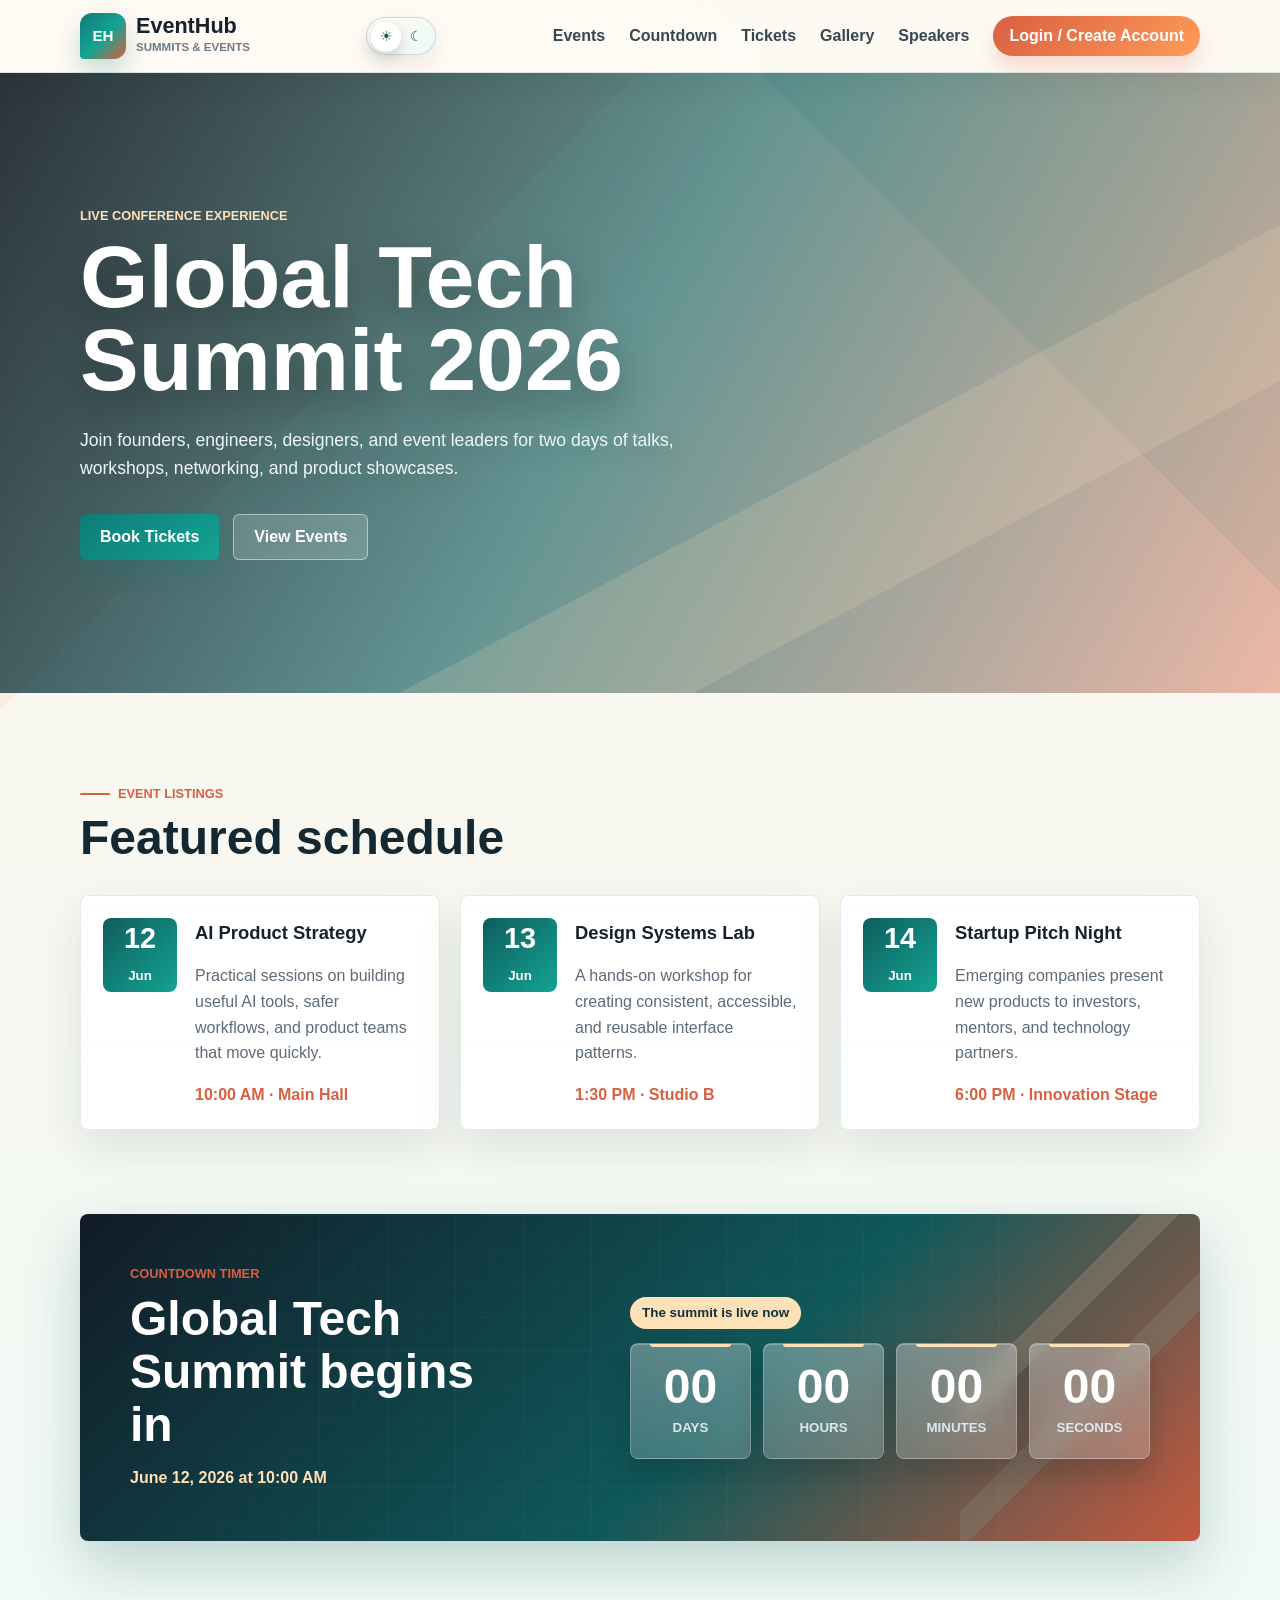
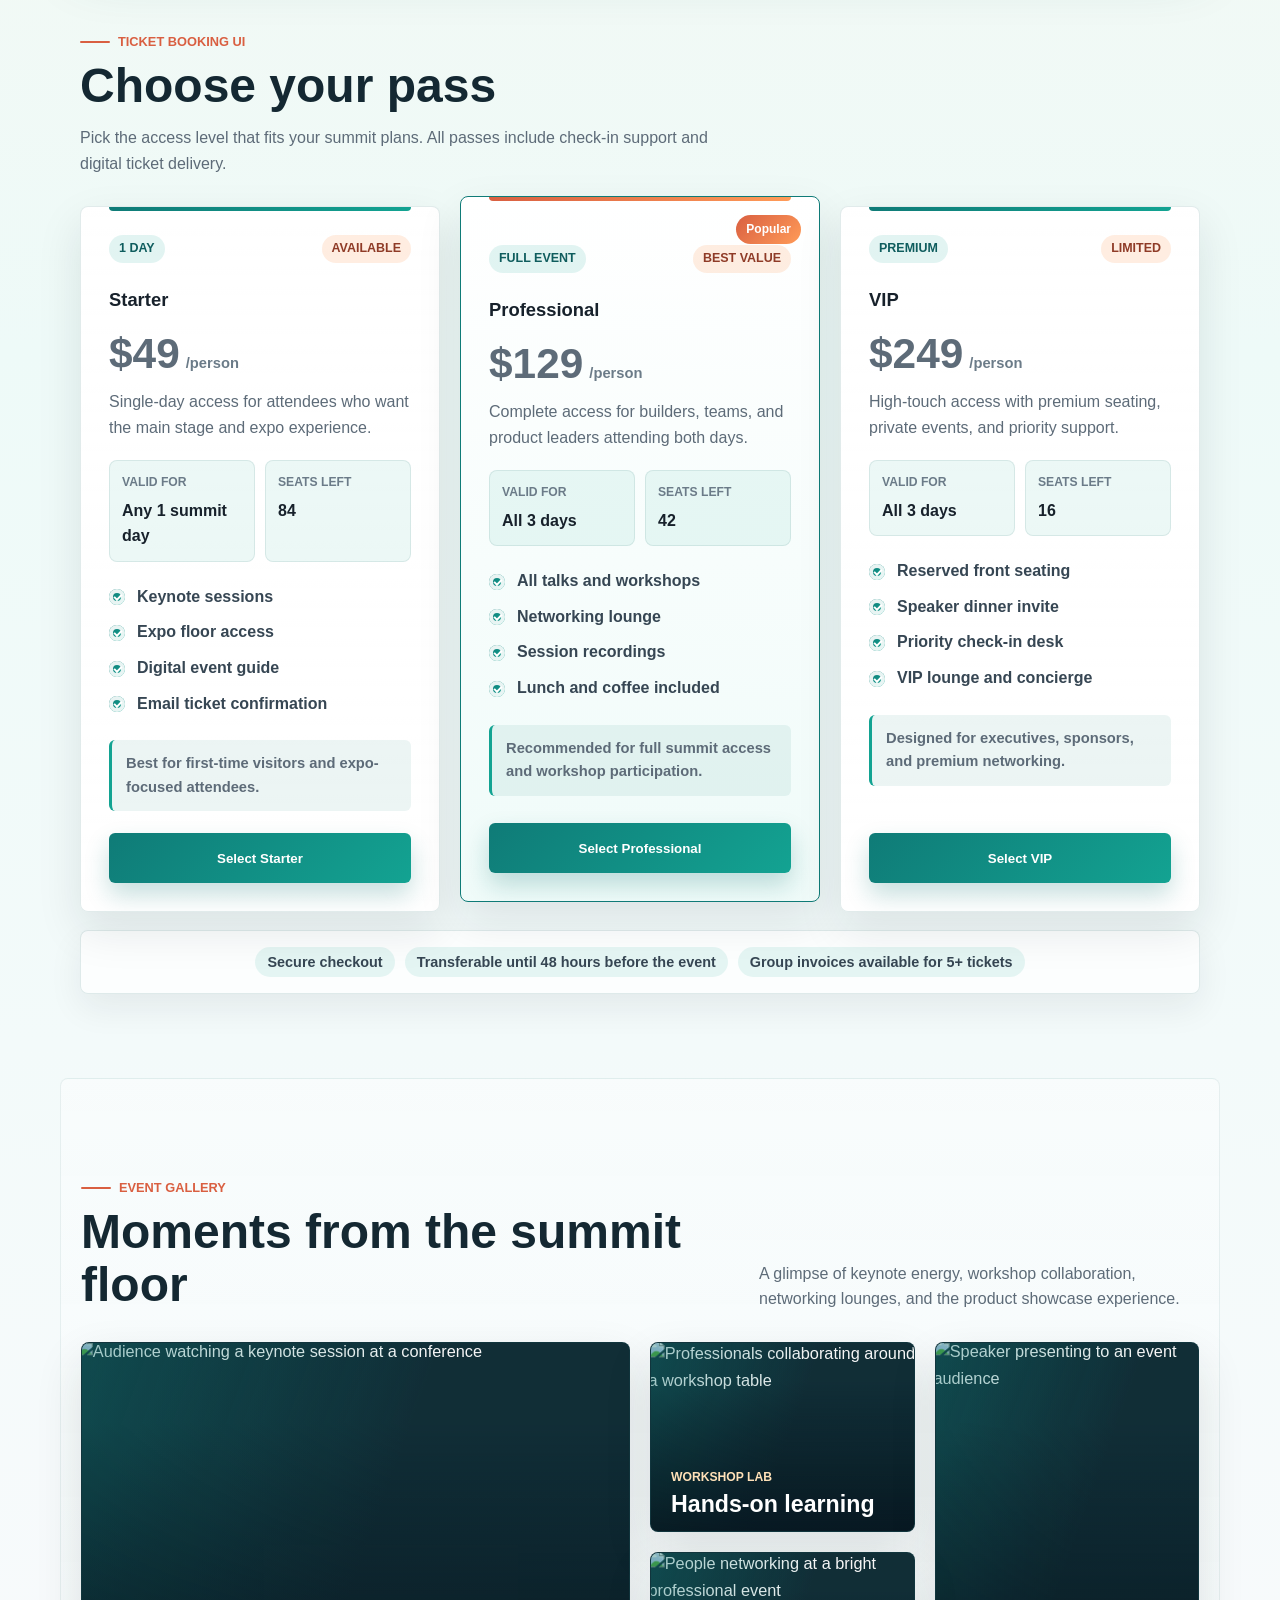
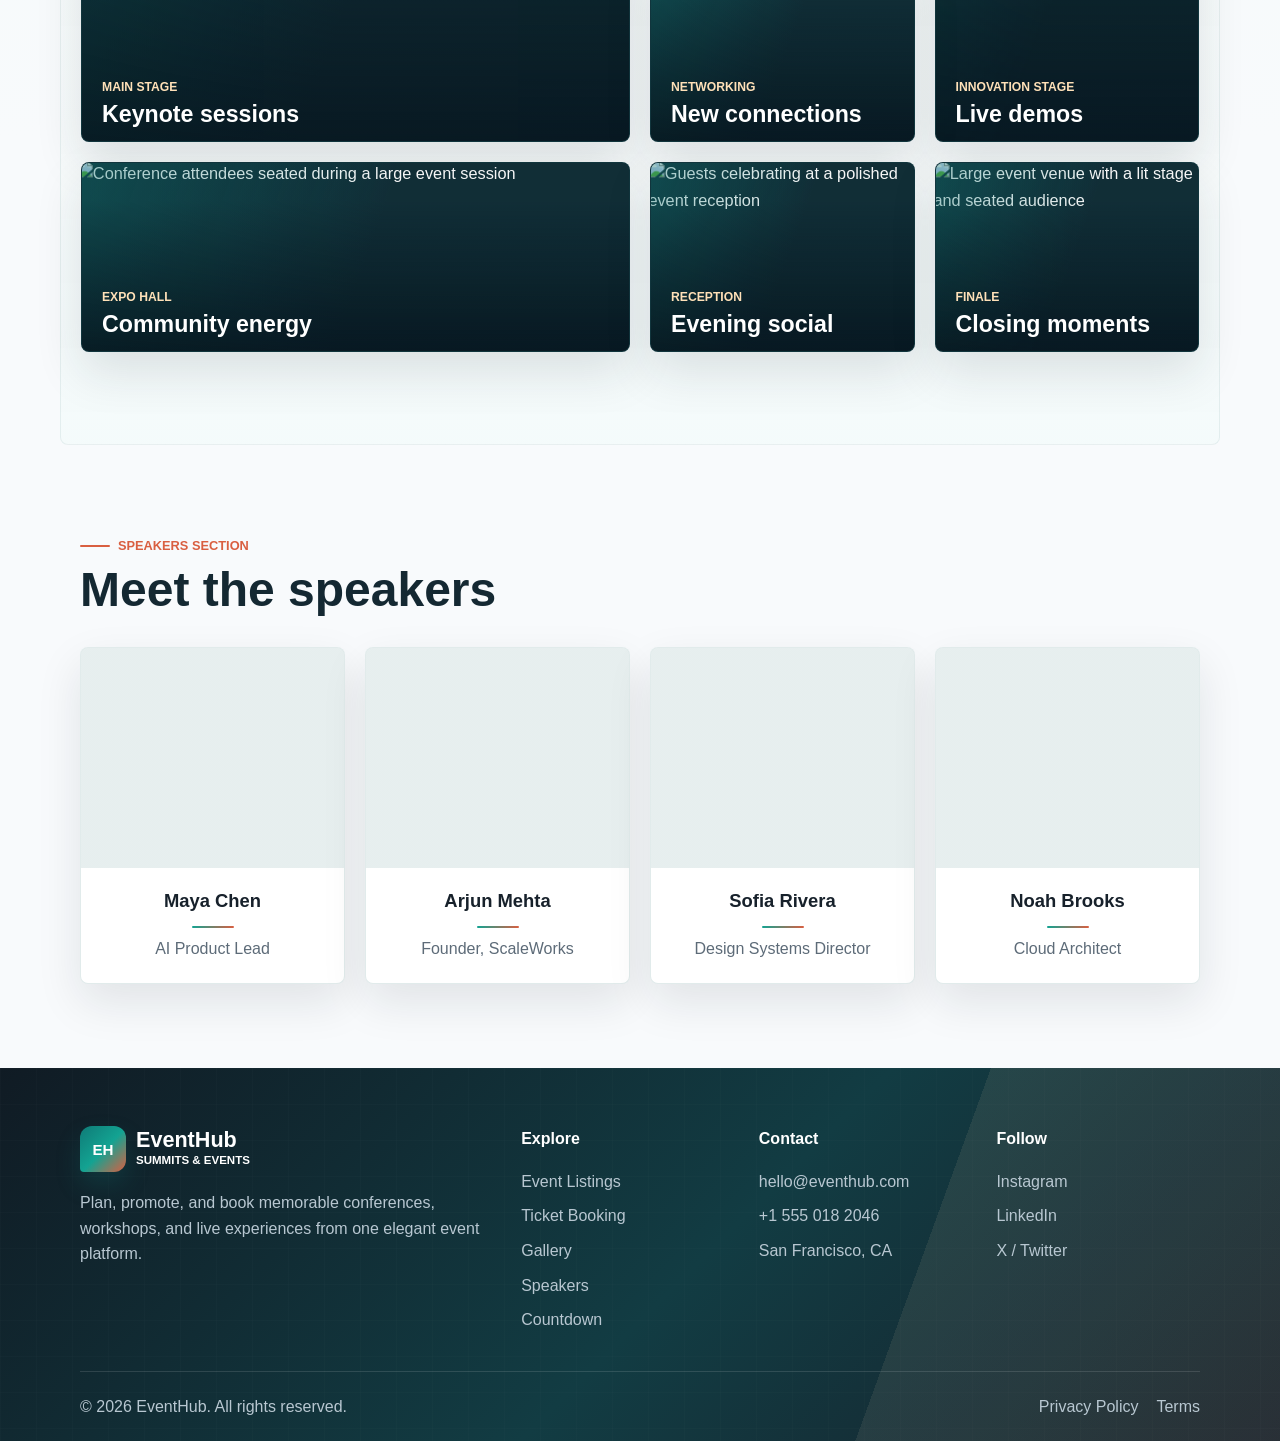
==== commit 53add6ef: "Add gallery and polish page styling" ====
--- a/index.html
+++ b/index.html
@@ -32,6 +32,7 @@
         <li><a href="#events">Events</a></li>
         <li><a href="#countdown">Countdown</a></li>
         <li><a href="#tickets">Tickets</a></li>
+        <li><a href="#gallery">Gallery</a></li>
         <li><a href="#speakers">Speakers</a></li>
         <li><a class="account-link" href="account.html">Login / Create Account</a></li>
       </ul>
@@ -204,6 +205,67 @@
         <span>Secure checkout</span>
         <span>Transferable until 48 hours before the event</span>
         <span>Group invoices available for 5+ tickets</span>
+      </div>
+    </section>
+
+    <section id="gallery" class="section gallery-section">
+      <div class="section-heading gallery-heading">
+        <div>
+          <p class="eyebrow">Event Gallery</p>
+          <h2>Moments from the summit floor</h2>
+        </div>
+        <p class="section-copy">A glimpse of keynote energy, workshop collaboration, networking lounges, and the product showcase experience.</p>
+      </div>
+      <div class="gallery-grid" aria-label="Event gallery highlights">
+        <figure class="gallery-item gallery-large">
+          <img src="https://images.unsplash.com/photo-1511795409834-ef04bbd61622?auto=format&fit=crop&w=1200&q=80" alt="Audience watching a keynote session at a conference">
+          <figcaption>
+            <span>Main Stage</span>
+            <strong>Keynote sessions</strong>
+          </figcaption>
+        </figure>
+        <figure class="gallery-item">
+          <img src="https://images.unsplash.com/photo-1556761175-b413da4baf72?auto=format&fit=crop&w=900&q=80" alt="Professionals collaborating around a workshop table">
+          <figcaption>
+            <span>Workshop Lab</span>
+            <strong>Hands-on learning</strong>
+          </figcaption>
+        </figure>
+        <figure class="gallery-item gallery-tall">
+          <img src="https://images.unsplash.com/photo-1511578314322-379afb476865?auto=format&fit=crop&w=900&q=80" alt="Speaker presenting to an event audience">
+          <figcaption>
+            <span>Innovation Stage</span>
+            <strong>Live demos</strong>
+          </figcaption>
+        </figure>
+        <figure class="gallery-item">
+          <img src="https://images.unsplash.com/photo-1505373877841-8d25f7d46678?auto=format&fit=crop&w=900&q=80" alt="People networking at a bright professional event">
+          <figcaption>
+            <span>Networking</span>
+            <strong>New connections</strong>
+          </figcaption>
+        </figure>
+        <figure class="gallery-item gallery-wide">
+          <img src="https://images.unsplash.com/photo-1591115765373-5207764f72e7?auto=format&fit=crop&w=1200&q=80" alt="Conference attendees seated during a large event session">
+          <figcaption>
+            <span>Expo Hall</span>
+            <strong>Community energy</strong>
+          </figcaption>
+        </figure>
+        <figure class="gallery-item">
+          <img src="https://images.unsplash.com/photo-1527529482837-4698179dc6ce?auto=format&fit=crop&w=900&q=80" alt="Guests celebrating at a polished event reception">
+          <figcaption>
+            <span>Reception</span>
+            <strong>Evening social</strong>
+          </figcaption>
+        </figure>
+        <figure class="gallery-item">
+          <img src="https://images.unsplash.com/photo-1517457373958-b7bdd4587205?auto=format&fit=crop&w=900&q=80" alt="Large event venue with a lit stage and seated audience">
+          <figcaption>
+            <span>Finale</span>
+            <strong>Closing moments</strong>
+          </figcaption>
+        </figure>
       </div>
     </section>
 
@@ -254,6 +316,7 @@
         <h3>Explore</h3>
         <a href="#events">Event Listings</a>
         <a href="#tickets">Ticket Booking</a>
+        <a href="#gallery">Gallery</a>
         <a href="#speakers">Speakers</a>
         <a href="#countdown">Countdown</a>
       </div>
--- a/css/style.css
+++ b/css/style.css
@@ -2,14 +2,30 @@
   box-sizing: border-box;
 }
 
+:root {
+  --ink: #17212b;
+  --muted: #5d6b78;
+  --teal: #0f7b77;
+  --teal-bright: #13a392;
+  --coral: #d95f41;
+  --amber: #ffe1b8;
+  --paper: rgba(255, 255, 255, 0.9);
+  --line: rgba(15, 93, 94, 0.12);
+  --shadow-soft: 0 18px 45px rgba(23, 33, 43, 0.1);
+  --shadow-lift: 0 28px 65px rgba(15, 93, 94, 0.18);
+}
+
 html {
   scroll-behavior: smooth;
+  scroll-padding-top: 92px;
 }
 
 body {
   margin: 0;
-  color: #17212b;
+  color: var(--ink);
   background:
+    linear-gradient(135deg, rgba(255, 155, 88, 0.12) 0 12%, transparent 12% 100%),
+    linear-gradient(225deg, rgba(19, 163, 146, 0.12) 0 10%, transparent 10% 100%),
     linear-gradient(180deg, #fff6eb 0%, #eefaf8 42%, #f8fafc 72%),
     #f8fafc;
   font-family: Arial, Helvetica, sans-serif;
@@ -25,9 +41,49 @@
     #121821;
 }
 
+::selection {
+  color: #ffffff;
+  background: #d95f41;
+}
+
+::-webkit-scrollbar {
+  width: 12px;
+}
+
+::-webkit-scrollbar-track {
+  background: #eefaf8;
+}
+
+::-webkit-scrollbar-thumb {
+  background: linear-gradient(180deg, #13a392, #d95f41);
+  border: 3px solid #eefaf8;
+  border-radius: 999px;
+}
+
+body.dark-theme ::-webkit-scrollbar-track {
+  background: #07131d;
+}
+
+body.dark-theme ::-webkit-scrollbar-thumb {
+  border-color: #07131d;
+}
+
 a {
   color: inherit;
   text-decoration: none;
+}
+
+a,
+button,
+input {
+  transition: color 0.2s ease, background 0.2s ease, border-color 0.2s ease, box-shadow 0.2s ease, transform 0.2s ease;
+}
+
+a:focus-visible,
+button:focus-visible,
+input:focus-visible {
+  outline: 3px solid rgba(217, 95, 65, 0.42);
+  outline-offset: 3px;
 }
 
 .site-header {
@@ -115,8 +171,32 @@
   font-weight: 700;
 }
 
+.nav-links a:not(.account-link) {
+  position: relative;
+  padding: 8px 0;
+}
+
+.nav-links a:not(.account-link)::after {
+  content: "";
+  position: absolute;
+  left: 0;
+  right: 0;
+  bottom: 2px;
+  height: 2px;
+  background: linear-gradient(90deg, #13a392, #d95f41);
+  border-radius: 999px;
+  transform: scaleX(0);
+  transform-origin: left;
+  transition: transform 0.2s ease;
+}
+
 .nav-links a:hover {
   color: #d95f41;
+}
+
+.nav-links a:not(.account-link):hover::after,
+.nav-links a:not(.account-link):focus-visible::after {
+  transform: scaleX(1);
 }
 
 .account-link {
@@ -243,6 +323,7 @@
   padding: 80px 16px;
   color: #ffffff;
   background:
+    linear-gradient(152deg, transparent 0 64%, rgba(255, 225, 184, 0.16) 64% 76%, transparent 76% 100%),
     linear-gradient(120deg, rgba(8, 21, 32, 0.86), rgba(15, 93, 94, 0.64) 48%, rgba(217, 95, 65, 0.42)),
     url("https://images.unsplash.com/photo-1540575467063-178a50c2df87?auto=format&fit=crop&w=1800&q=80") center/cover;
 }
@@ -250,6 +331,7 @@
 .hero-content {
   width: min(1120px, 100%);
   margin: 0 auto;
+  animation: fadeUp 0.72s ease both;
 }
 
 .eyebrow {
@@ -277,6 +359,7 @@
   margin: 0;
   font-size: clamp(2.6rem, 7vw, 5.5rem);
   line-height: 0.95;
+  text-shadow: 0 18px 40px rgba(0, 0, 0, 0.35);
 }
 
 h2 {
@@ -295,6 +378,7 @@
   margin: 24px 0 0;
   color: #edf6f8;
   font-size: 1.1rem;
+  text-shadow: 0 8px 24px rgba(0, 0, 0, 0.35);
 }
 
 .hero-actions {
@@ -326,14 +410,21 @@
 
 .btn.secondary {
   color: #ffffff;
-  background: rgba(255, 255, 255, 0.14);
+  background: rgba(255, 255, 255, 0.16);
   border: 1px solid rgba(255, 255, 255, 0.48);
+  backdrop-filter: blur(10px);
 }
 
 .btn:hover,
 .ticket-card button:hover,
 .auth-card button:hover {
   transform: translateY(-2px);
+}
+
+.btn.primary:hover,
+.ticket-card button:hover,
+.auth-card button:hover {
+  box-shadow: 0 18px 36px rgba(15, 123, 119, 0.28);
 }
 
 .section,
@@ -347,6 +438,20 @@
   margin-bottom: 30px;
 }
 
+.section-heading .eyebrow {
+  display: inline-flex;
+  align-items: center;
+  gap: 8px;
+}
+
+.section-heading .eyebrow::before {
+  content: "";
+  width: 30px;
+  height: 2px;
+  background: currentColor;
+  border-radius: 999px;
+}
+
 .section-copy {
   max-width: 660px;
   margin: 12px 0 0;
@@ -369,7 +474,8 @@
 
 .event-grid,
 .ticket-grid,
-.speaker-grid {
+.speaker-grid,
+.gallery-grid {
   display: grid;
   gap: 20px;
 }
@@ -381,7 +487,10 @@
 .event-card,
 .ticket-card,
 .speaker-card {
-  background: rgba(255, 255, 255, 0.9);
+  position: relative;
+  background:
+    linear-gradient(180deg, rgba(255, 255, 255, 0.96), rgba(255, 255, 255, 0.82)),
+    rgba(255, 255, 255, 0.9);
   border: 1px solid rgba(15, 93, 94, 0.12);
   border-radius: 8px;
   box-shadow: 0 18px 45px rgba(23, 33, 43, 0.1);
@@ -400,6 +509,7 @@
 .ticket-card:hover,
 .speaker-card:hover {
   transform: translateY(-6px);
+  border-color: rgba(15, 123, 119, 0.26);
   box-shadow: 0 24px 55px rgba(15, 93, 94, 0.18);
 }
 
@@ -409,6 +519,21 @@
   gap: 18px;
   min-height: 220px;
   padding: 22px;
+}
+
+.event-card::after {
+  content: "";
+  position: absolute;
+  inset: auto 22px 0;
+  height: 3px;
+  background: linear-gradient(90deg, transparent, rgba(217, 95, 65, 0.55), transparent);
+  border-radius: 999px 999px 0 0;
+  opacity: 0;
+  transition: opacity 0.2s ease;
+}
+
+.event-card:hover::after {
+  opacity: 1;
 }
 
 .event-date {
@@ -465,10 +590,24 @@
   box-shadow: 0 24px 60px rgba(15, 93, 94, 0.24);
 }
 
+.countdown-section::after {
+  content: "";
+  position: absolute;
+  z-index: 0;
+  top: 0;
+  right: -80px;
+  width: 320px;
+  height: 100%;
+  background:
+    linear-gradient(135deg, transparent 0 28%, rgba(255, 225, 184, 0.18) 28% 34%, transparent 34% 46%, rgba(124, 224, 211, 0.14) 46% 52%, transparent 52% 100%);
+  opacity: 0.8;
+}
+
 .countdown-section::before {
   content: "";
   position: absolute;
   inset: 1px;
+  z-index: 0;
   pointer-events: none;
   background-image:
     linear-gradient(rgba(255, 255, 255, 0.08) 1px, transparent 1px),
@@ -536,6 +675,7 @@
   border-radius: 8px;
   box-shadow: inset 0 1px 0 rgba(255, 255, 255, 0.24), 0 16px 28px rgba(5, 16, 24, 0.18);
   backdrop-filter: blur(10px);
+  transition: transform 0.2s ease, background 0.2s ease;
 }
 
 .time-card::after {
@@ -562,6 +702,13 @@
   text-transform: uppercase;
 }
 
+.time-card:hover {
+  background:
+    linear-gradient(180deg, rgba(255, 255, 255, 0.28), rgba(255, 255, 255, 0.11)),
+    rgba(255, 255, 255, 0.16);
+  transform: translateY(-3px);
+}
+
 .ticket-grid {
   grid-template-columns: repeat(3, 1fr);
   align-items: stretch;
@@ -577,9 +724,26 @@
   overflow: hidden;
 }
 
+.ticket-card > * {
+  position: relative;
+  z-index: 1;
+}
+
+.ticket-card::after {
+  content: "";
+  position: absolute;
+  inset: 0;
+  pointer-events: none;
+  background:
+    linear-gradient(135deg, transparent 0 72%, rgba(19, 163, 146, 0.08) 72% 100%);
+  opacity: 0;
+  transition: opacity 0.2s ease;
+}
+
 .ticket-card::before {
   content: "";
   position: absolute;
+  z-index: 2;
   top: 0;
   left: 28px;
   right: 28px;
@@ -588,6 +752,10 @@
   border-radius: 0 0 999px 999px;
 }
 
+.ticket-card:hover::after {
+  opacity: 1;
+}
+
 .ticket-card.featured {
   background:
     linear-gradient(180deg, rgba(255, 255, 255, 0.96), rgba(239, 251, 249, 0.96)),
@@ -689,6 +857,12 @@
   background: rgba(19, 163, 146, 0.08);
   border: 1px solid rgba(15, 93, 94, 0.1);
   border-radius: 8px;
+  transition: background 0.2s ease, transform 0.2s ease;
+}
+
+.ticket-card:hover .ticket-details div {
+  background: rgba(19, 163, 146, 0.12);
+  transform: translateY(-2px);
 }
 
 body.dark-theme .ticket-details div {
@@ -755,6 +929,18 @@
   box-shadow: inset 0 0 0 4px rgba(255, 255, 255, 0.9);
 }
 
+.ticket-features li::after {
+  content: "";
+  position: absolute;
+  top: 0.66em;
+  left: 5px;
+  width: 6px;
+  height: 3px;
+  border-left: 2px solid #ffffff;
+  border-bottom: 2px solid #ffffff;
+  transform: rotate(-45deg);
+}
+
 .ticket-note {
   margin: 0 0 22px;
   padding: 12px 14px;
@@ -812,6 +998,131 @@
   background: rgba(124, 224, 211, 0.11);
 }
 
+.gallery-section {
+  position: relative;
+  width: min(1160px, calc(100% - 32px));
+  padding: 92px 20px;
+  background:
+    linear-gradient(180deg, rgba(255, 255, 255, 0.42), rgba(239, 251, 249, 0.36));
+  border: 1px solid rgba(15, 93, 94, 0.08);
+  border-radius: 8px;
+}
+
+.gallery-heading {
+  display: flex;
+  align-items: end;
+  justify-content: space-between;
+  gap: 28px;
+}
+
+.gallery-heading .section-copy {
+  max-width: 440px;
+  margin: 0;
+}
+
+.gallery-grid {
+  grid-template-columns: repeat(4, 1fr);
+  grid-auto-rows: 190px;
+}
+
+.gallery-item {
+  position: relative;
+  overflow: hidden;
+  min-height: 190px;
+  margin: 0;
+  color: #ffffff;
+  background: #123039;
+  border: 1px solid rgba(15, 93, 94, 0.12);
+  border-radius: 8px;
+  box-shadow: 0 20px 48px rgba(23, 33, 43, 0.12);
+  isolation: isolate;
+  transform: translateZ(0);
+}
+
+.gallery-item::after {
+  content: "";
+  position: absolute;
+  inset: 0;
+  z-index: 1;
+  background:
+    linear-gradient(180deg, rgba(6, 19, 28, 0.04) 20%, rgba(6, 19, 28, 0.84) 100%),
+    linear-gradient(110deg, rgba(15, 123, 119, 0.42), transparent 52%);
+  opacity: 0.92;
+  transition: opacity 0.24s ease;
+}
+
+.gallery-item img {
+  display: block;
+  width: 100%;
+  height: 100%;
+  object-fit: cover;
+  transform: scale(1.02);
+  transition: transform 0.42s ease, filter 0.42s ease;
+}
+
+.gallery-item figcaption {
+  position: absolute;
+  left: 20px;
+  right: 20px;
+  bottom: 18px;
+  z-index: 2;
+  display: grid;
+  gap: 4px;
+  transform: translateY(4px);
+  transition: transform 0.24s ease;
+}
+
+.gallery-item span {
+  color: #ffe1b8;
+  font-size: 0.76rem;
+  font-weight: 800;
+  letter-spacing: 0;
+  text-transform: uppercase;
+}
+
+.gallery-item strong {
+  font-size: clamp(1.05rem, 2vw, 1.45rem);
+  line-height: 1.1;
+}
+
+.gallery-large {
+  grid-column: span 2;
+  grid-row: span 2;
+}
+
+.gallery-tall {
+  grid-row: span 2;
+}
+
+.gallery-wide {
+  grid-column: span 2;
+}
+
+.gallery-item:hover img {
+  filter: saturate(1.08) contrast(1.04);
+  transform: scale(1.08);
+}
+
+.gallery-item:hover figcaption {
+  transform: translateY(0);
+}
+
+.gallery-item:hover::after {
+  opacity: 1;
+}
+
+body.dark-theme .gallery-item {
+  background: #102631;
+  border-color: rgba(124, 224, 211, 0.16);
+  box-shadow: 0 22px 50px rgba(0, 0, 0, 0.3);
+}
+
+body.dark-theme .gallery-section {
+  background:
+    linear-gradient(180deg, rgba(15, 32, 40, 0.6), rgba(12, 31, 40, 0.42));
+  border-color: rgba(124, 224, 211, 0.1);
+}
+
 .account-page {
   min-height: calc(100vh - 72px);
 }
@@ -853,11 +1164,18 @@
   border: 1px solid rgba(15, 93, 94, 0.14);
   border-radius: 8px;
   box-shadow: 0 24px 55px rgba(23, 33, 43, 0.13);
+  transition: border-color 0.2s ease, box-shadow 0.2s ease, transform 0.2s ease;
 }
 
 .auth-card-featured {
   background: linear-gradient(180deg, #ffffff, #effbf9);
   border-color: rgba(15, 123, 119, 0.35);
+}
+
+.auth-card:hover {
+  border-color: rgba(15, 123, 119, 0.28);
+  box-shadow: 0 30px 68px rgba(15, 93, 94, 0.16);
+  transform: translateY(-4px);
 }
 
 .auth-heading {
@@ -1003,6 +1321,12 @@
   background-position: center;
   background-repeat: no-repeat;
   background-size: cover;
+  transition: filter 0.28s ease, transform 0.28s ease;
+}
+
+.speaker-card:hover .speaker-photo {
+  filter: saturate(1.08);
+  transform: scale(1.03);
 }
 
 .speaker-one {
@@ -1033,14 +1357,41 @@
   margin: 0 16px 22px;
 }
 
+.speaker-card h3::after {
+  content: "";
+  display: block;
+  width: 42px;
+  height: 2px;
+  margin: 10px auto 0;
+  background: linear-gradient(90deg, #13a392, #d95f41);
+  border-radius: 999px;
+}
+
 .site-footer {
+  position: relative;
+  overflow: hidden;
   color: #dce8ee;
   background:
+    linear-gradient(110deg, transparent 0 70%, rgba(255, 225, 184, 0.08) 70% 100%),
     linear-gradient(135deg, #101b24, #123c43 54%, #17212b),
     #17212b;
 }
 
+.site-footer::before {
+  content: "";
+  position: absolute;
+  inset: 0;
+  pointer-events: none;
+  background-image:
+    linear-gradient(rgba(255, 255, 255, 0.05) 1px, transparent 1px),
+    linear-gradient(90deg, rgba(255, 255, 255, 0.05) 1px, transparent 1px);
+  background-size: 36px 36px;
+  opacity: 0.28;
+}
+
 .footer-inner {
+  position: relative;
+  z-index: 1;
   display: grid;
   grid-template-columns: 2fr 1fr 1fr 1fr;
   gap: 34px;
@@ -1086,6 +1437,8 @@
 }
 
 .footer-bottom {
+  position: relative;
+  z-index: 1;
   display: flex;
   align-items: center;
   justify-content: space-between;
@@ -1099,6 +1452,29 @@
 .footer-bottom div {
   display: flex;
   gap: 18px;
+}
+
+@keyframes fadeUp {
+  from {
+    opacity: 0;
+    transform: translateY(18px);
+  }
+
+  to {
+    opacity: 1;
+    transform: translateY(0);
+  }
+}
+
+@media (prefers-reduced-motion: reduce) {
+  *,
+  *::before,
+  *::after {
+    animation-duration: 0.01ms !important;
+    animation-iteration-count: 1 !important;
+    scroll-behavior: auto !important;
+    transition-duration: 0.01ms !important;
+  }
 }
 
 @media (max-width: 860px) {
@@ -1142,6 +1518,10 @@
     padding: 12px 0;
   }
 
+  .nav-links a:not(.account-link)::after {
+    bottom: 7px;
+  }
+
   .nav-links .account-link {
     display: flex;
     margin-top: 8px;
@@ -1156,6 +1536,30 @@
   .ticket-grid,
   .speaker-grid {
     grid-template-columns: 1fr 1fr;
+  }
+
+  .gallery-heading {
+    align-items: start;
+    flex-direction: column;
+  }
+
+  .gallery-section {
+    padding-right: 16px;
+    padding-left: 16px;
+  }
+
+  .gallery-grid {
+    grid-template-columns: repeat(2, 1fr);
+    grid-auto-rows: 210px;
+  }
+
+  .gallery-large,
+  .gallery-wide {
+    grid-column: span 2;
+  }
+
+  .gallery-tall {
+    grid-row: span 1;
   }
 
   .speaker-photo {
@@ -1234,12 +1638,44 @@
 
   .event-grid,
   .ticket-grid,
-  .speaker-grid {
+  .speaker-grid,
+  .gallery-grid {
     grid-template-columns: 1fr;
+  }
+
+  .gallery-heading .section-copy {
+    max-width: none;
+  }
+
+  .gallery-grid {
+    grid-auto-rows: auto;
+    gap: 14px;
+  }
+
+  .gallery-item,
+  .gallery-large,
+  .gallery-tall,
+  .gallery-wide {
+    grid-column: auto;
+    grid-row: auto;
+  }
+
+  .gallery-item {
+    min-height: 0;
+    aspect-ratio: 4 / 3;
+  }
+
+  .gallery-large {
+    aspect-ratio: 1 / 1;
   }
 
   .ticket-section {
     width: calc(100% - 24px);
+  }
+
+  .gallery-section {
+    width: calc(100% - 24px);
+    padding: 64px 12px;
   }
 
   .ticket-grid {
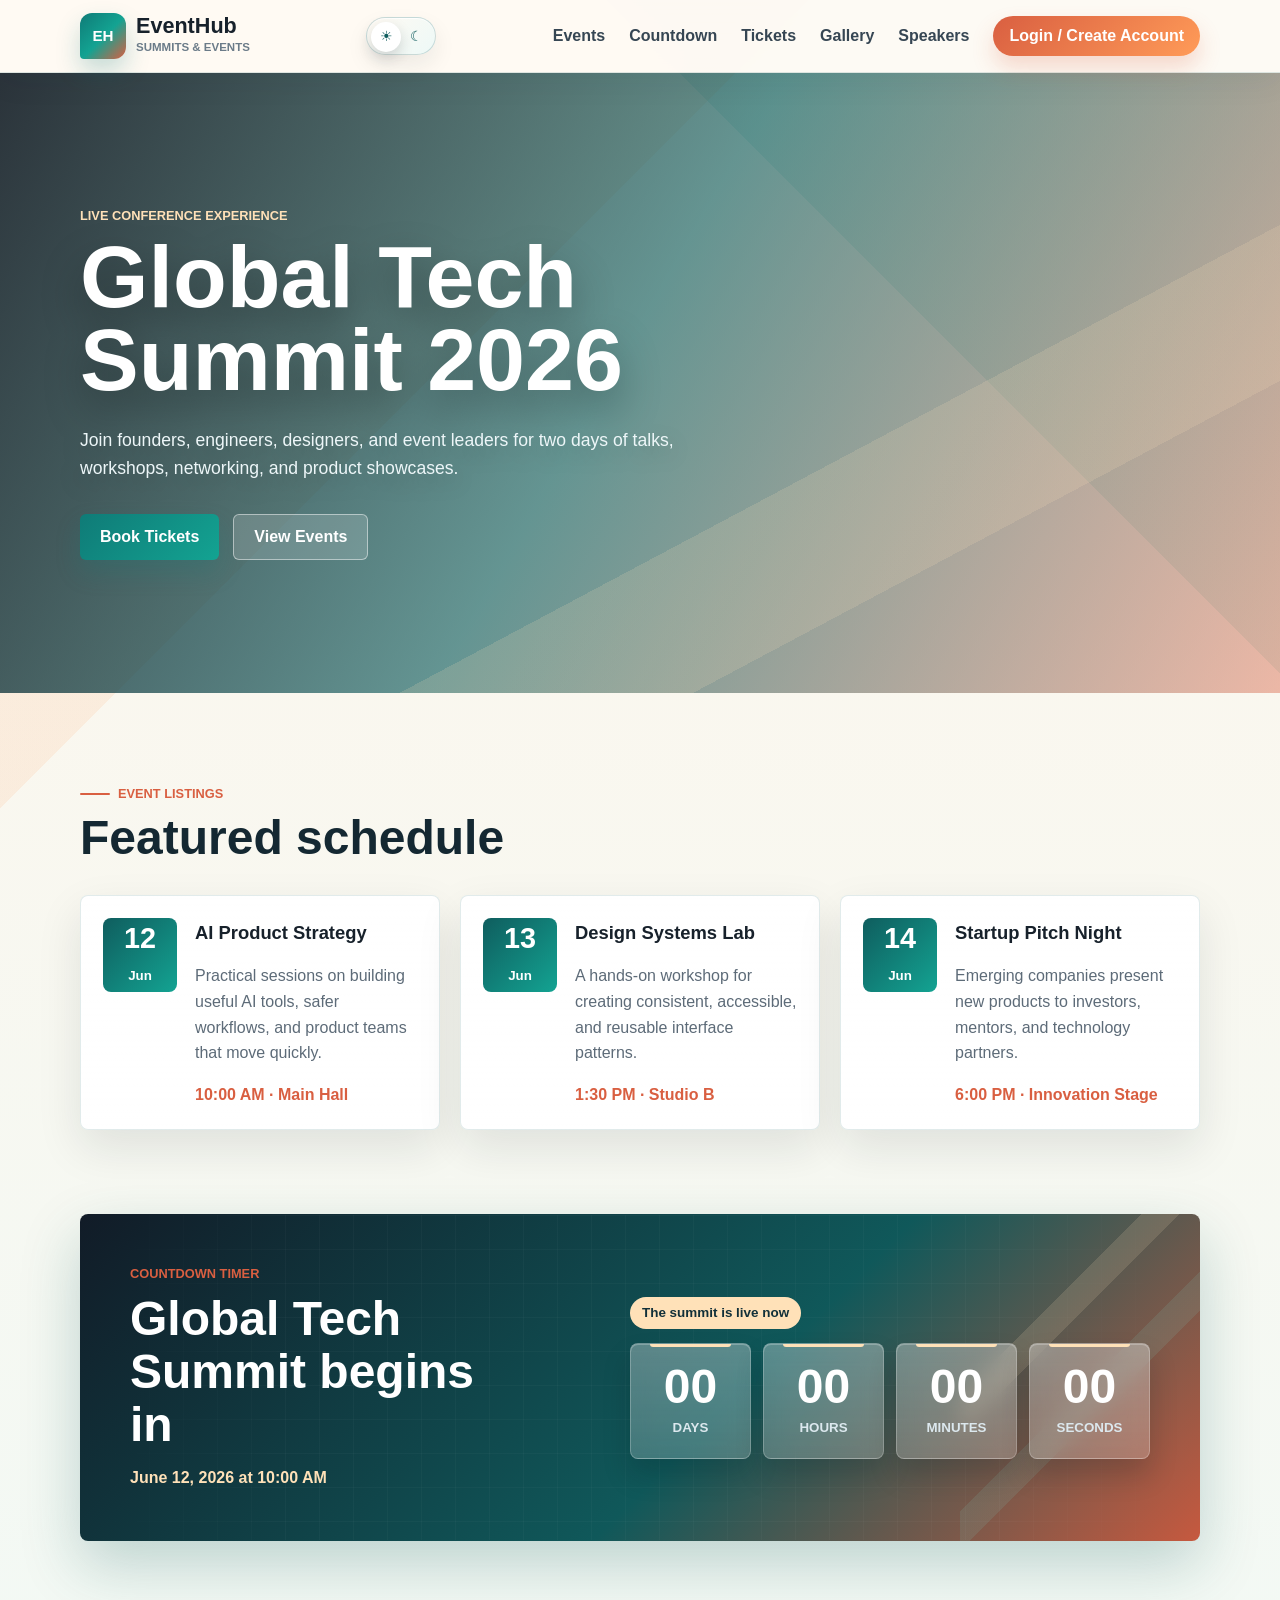
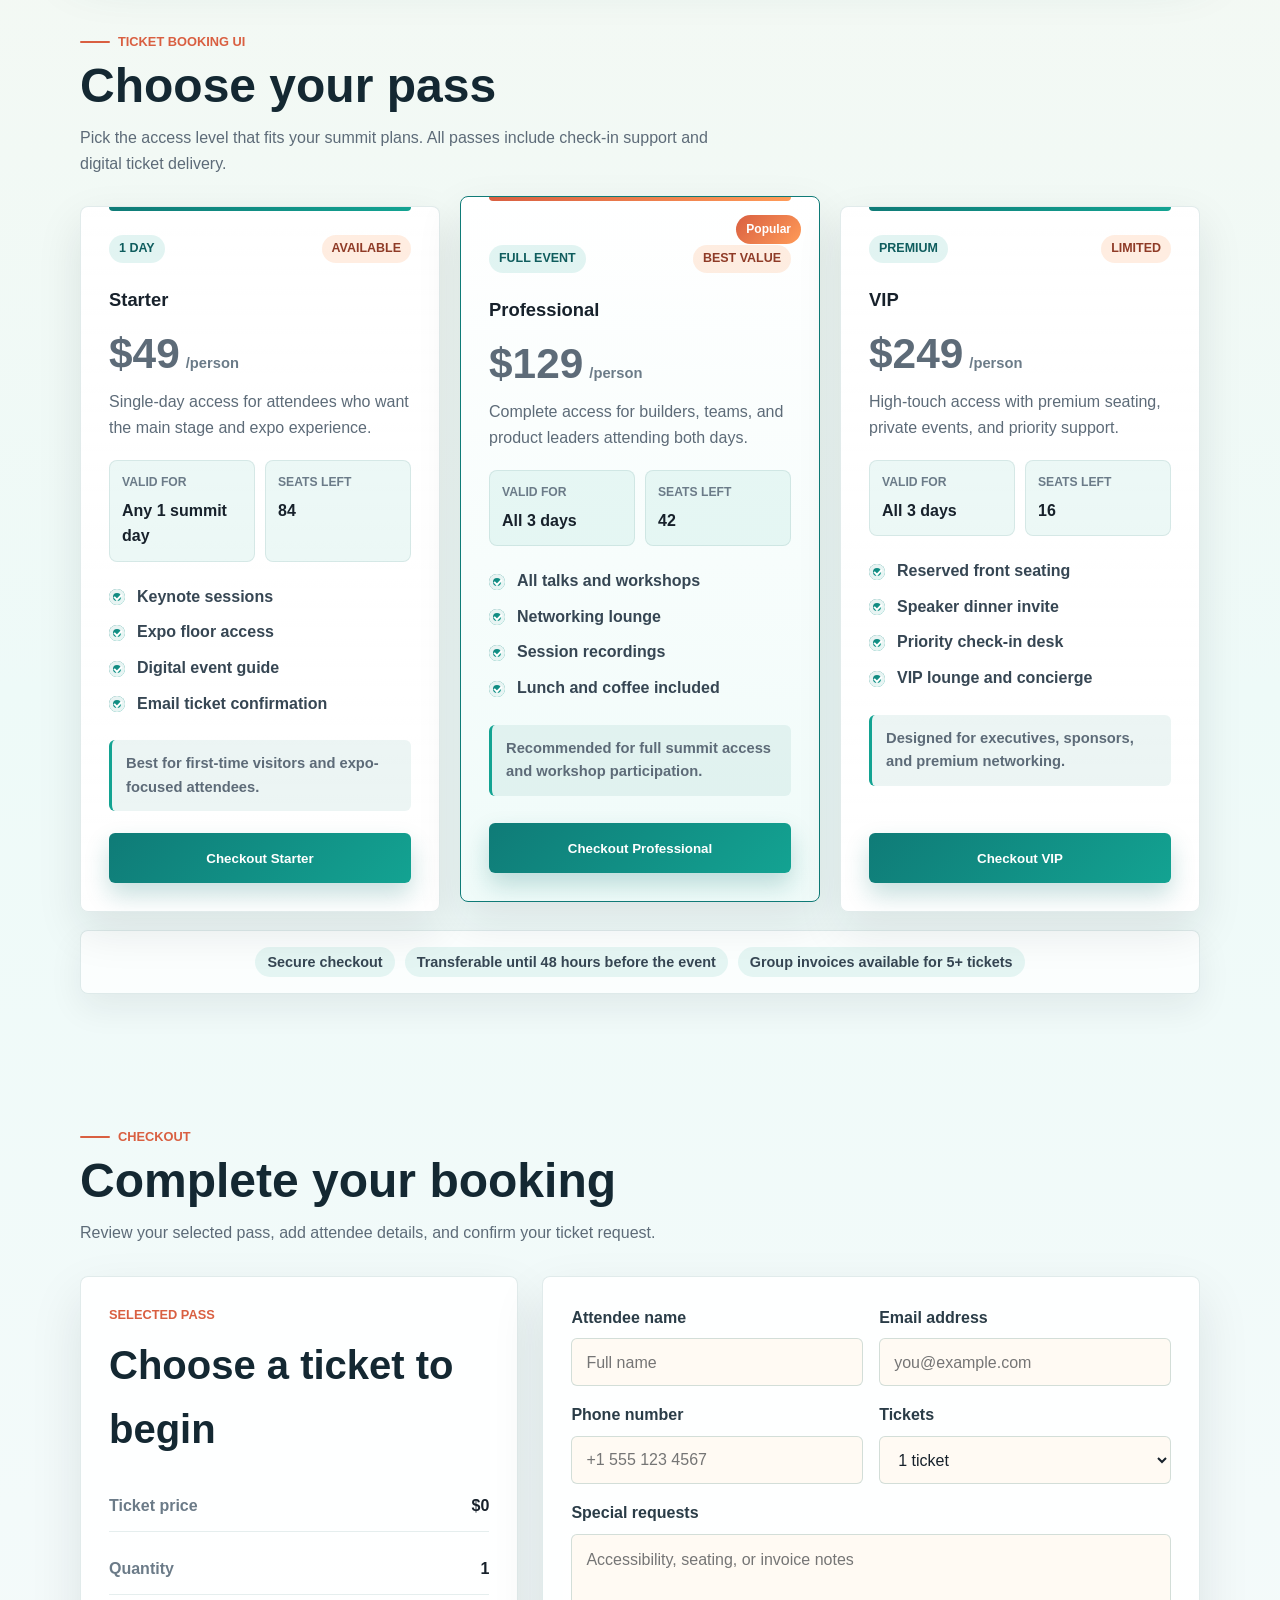
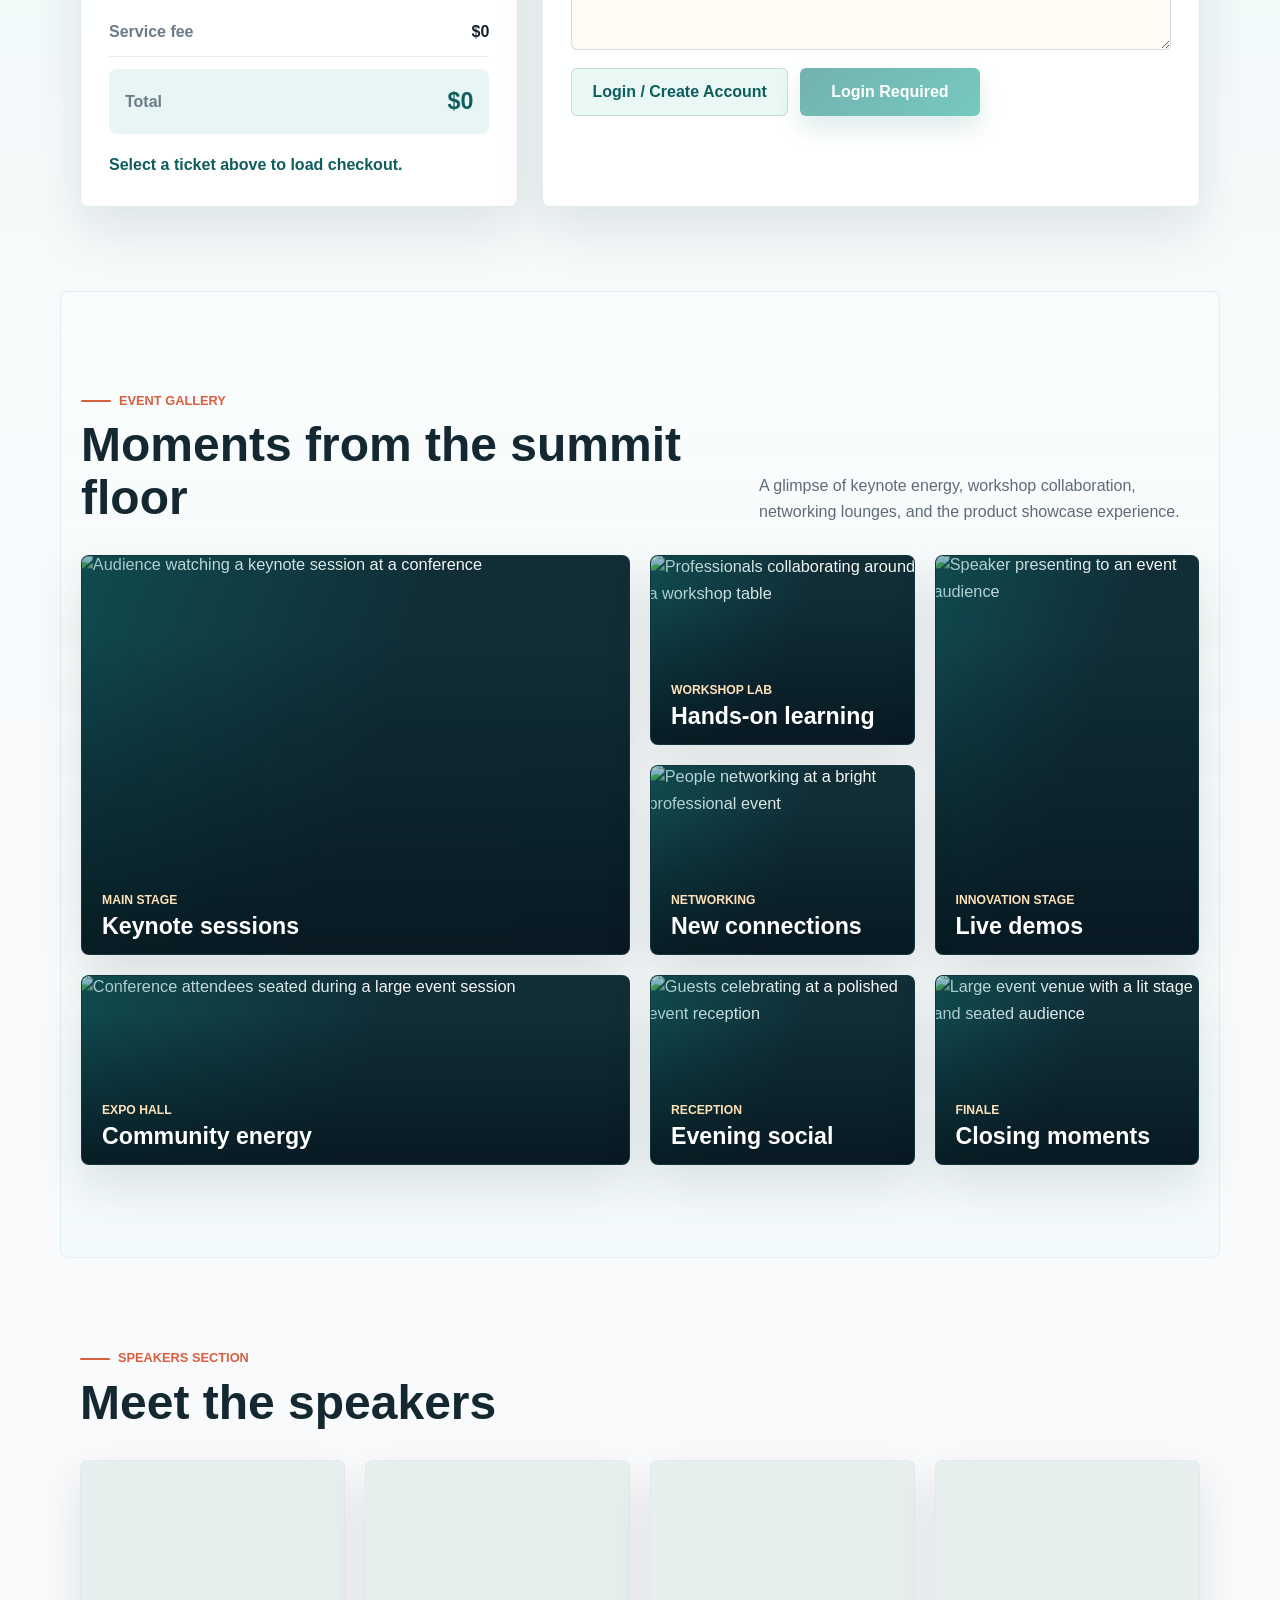
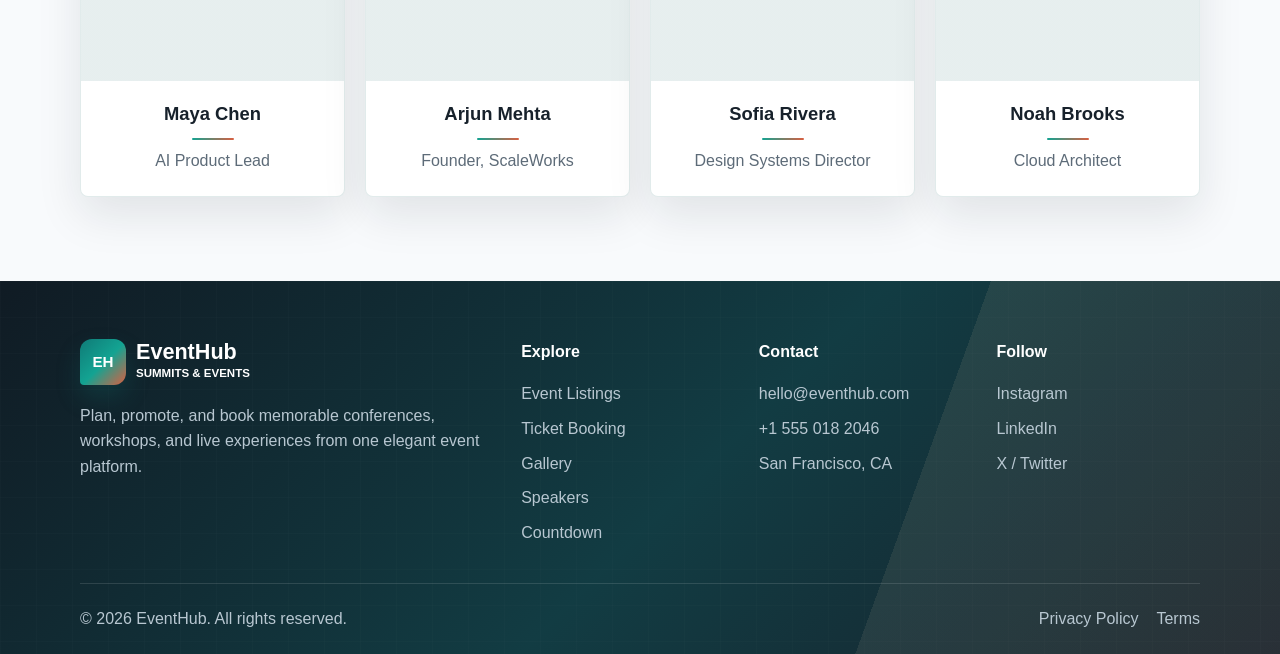
==== commit e2c0845f: "Add ticket checkout and account flow" ====
--- a/index.html
+++ b/index.html
@@ -143,7 +143,7 @@
             <li>Email ticket confirmation</li>
           </ul>
           <p class="ticket-note">Best for first-time visitors and expo-focused attendees.</p>
-          <button type="button">Select Starter</button>
+          <button type="button" data-ticket-plan="Starter" data-ticket-price="49">Checkout Starter</button>
         </article>
         <article class="ticket-card featured">
           <span class="badge">Popular</span>
@@ -171,7 +171,7 @@
             <li>Lunch and coffee included</li>
           </ul>
           <p class="ticket-note">Recommended for full summit access and workshop participation.</p>
-          <button type="button">Select Professional</button>
+          <button type="button" data-ticket-plan="Professional" data-ticket-price="129">Checkout Professional</button>
         </article>
         <article class="ticket-card">
           <div class="ticket-topline">
@@ -198,13 +198,86 @@
             <li>VIP lounge and concierge</li>
           </ul>
           <p class="ticket-note">Designed for executives, sponsors, and premium networking.</p>
-          <button type="button">Select VIP</button>
+          <button type="button" data-ticket-plan="VIP" data-ticket-price="249">Checkout VIP</button>
         </article>
       </div>
       <div class="ticket-info-bar">
         <span>Secure checkout</span>
         <span>Transferable until 48 hours before the event</span>
         <span>Group invoices available for 5+ tickets</span>
+      </div>
+    </section>
+
+    <section id="checkout" class="section checkout-section" aria-labelledby="checkout-title">
+      <div class="section-heading">
+        <p class="eyebrow">Checkout</p>
+        <h2 id="checkout-title">Complete your booking</h2>
+        <p class="section-copy">Review your selected pass, add attendee details, and confirm your ticket request.</p>
+      </div>
+
+      <div class="checkout-layout">
+        <article class="checkout-summary">
+          <p class="eyebrow">Selected Pass</p>
+          <h3 id="checkout-plan">Choose a ticket to begin</h3>
+          <dl class="checkout-totals">
+            <div>
+              <dt>Ticket price</dt>
+              <dd id="checkout-price">$0</dd>
+            </div>
+            <div>
+              <dt>Quantity</dt>
+              <dd id="checkout-quantity-label">1</dd>
+            </div>
+            <div>
+              <dt>Service fee</dt>
+              <dd id="checkout-fee">$0</dd>
+            </div>
+            <div class="checkout-total-row">
+              <dt>Total</dt>
+              <dd id="checkout-total">$0</dd>
+            </div>
+          </dl>
+          <p class="checkout-status" id="checkout-status">Select a ticket above to load checkout.</p>
+        </article>
+
+        <article class="checkout-form-card">
+          <form id="checkout-form" novalidate>
+            <div class="checkout-form-grid">
+              <div>
+                <label for="checkout-name">Attendee name</label>
+                <input id="checkout-name" type="text" placeholder="Full name" required>
+              </div>
+              <div>
+                <label for="checkout-email">Email address</label>
+                <input id="checkout-email" type="email" placeholder="you@example.com" required>
+              </div>
+              <div>
+                <label for="checkout-phone">Phone number</label>
+                <input id="checkout-phone" type="tel" placeholder="+1 555 123 4567" required>
+              </div>
+              <div>
+                <label for="checkout-quantity">Tickets</label>
+                <select id="checkout-quantity">
+                  <option value="1">1 ticket</option>
+                  <option value="2">2 tickets</option>
+                  <option value="3">3 tickets</option>
+                  <option value="4">4 tickets</option>
+                  <option value="5">5 tickets</option>
+                </select>
+              </div>
+              <div class="checkout-wide">
+                <label for="checkout-notes">Special requests</label>
+                <textarea id="checkout-notes" rows="4" placeholder="Accessibility, seating, or invoice notes"></textarea>
+              </div>
+            </div>
+
+            <div class="checkout-actions">
+              <a class="btn secondary checkout-login-link" id="checkout-login-link" href="account.html">Login / Create Account</a>
+              <button type="submit" id="checkout-submit">Checkout</button>
+            </div>
+            <p class="form-message" id="checkout-message" aria-live="polite"></p>
+          </form>
+        </article>
       </div>
     </section>
 
--- a/css/style.css
+++ b/css/style.css
@@ -998,6 +998,214 @@
   background: rgba(124, 224, 211, 0.11);
 }
 
+.checkout-section {
+  padding-top: 42px;
+}
+
+.checkout-layout {
+  display: grid;
+  grid-template-columns: 0.8fr 1.2fr;
+  gap: 24px;
+}
+
+.checkout-summary,
+.checkout-form-card {
+  padding: 28px;
+  background: rgba(255, 255, 255, 0.92);
+  border: 1px solid rgba(15, 93, 94, 0.12);
+  border-radius: 8px;
+  box-shadow: 0 22px 52px rgba(23, 33, 43, 0.1);
+}
+
+.checkout-summary h3 {
+  margin-bottom: 20px;
+  color: #142832;
+  font-size: clamp(1.8rem, 4vw, 2.5rem);
+}
+
+.checkout-totals {
+  display: grid;
+  gap: 12px;
+  margin: 0;
+}
+
+.checkout-totals div {
+  display: flex;
+  align-items: center;
+  justify-content: space-between;
+  gap: 16px;
+  min-height: 48px;
+  padding: 12px 0;
+  border-bottom: 1px solid rgba(15, 93, 94, 0.1);
+}
+
+.checkout-totals dt,
+.checkout-totals dd {
+  margin: 0;
+}
+
+.checkout-totals dt {
+  color: #6b7b88;
+  font-weight: 800;
+}
+
+.checkout-totals dd {
+  color: #17212b;
+  font-weight: 900;
+}
+
+.checkout-totals .checkout-total-row {
+  min-height: 58px;
+  padding: 14px 16px;
+  background: rgba(19, 163, 146, 0.1);
+  border: 0;
+  border-radius: 8px;
+}
+
+.checkout-total-row dd {
+  color: #0f5d5e;
+  font-size: 1.45rem;
+}
+
+.checkout-status {
+  margin: 18px 0 0;
+  color: #0f5d5e;
+  font-weight: 800;
+}
+
+.checkout-form-card form {
+  display: grid;
+  gap: 18px;
+}
+
+.checkout-form-grid {
+  display: grid;
+  grid-template-columns: 1fr 1fr;
+  gap: 16px;
+}
+
+.checkout-form-grid > div {
+  display: grid;
+  gap: 8px;
+}
+
+.checkout-form-grid label {
+  color: #2a3c47;
+  font-weight: 800;
+}
+
+.checkout-form-grid input,
+.checkout-form-grid select,
+.checkout-form-grid textarea {
+  width: 100%;
+  min-height: 48px;
+  padding: 0 14px;
+  color: #17212b;
+  background: #fffaf3;
+  border: 1px solid rgba(15, 93, 94, 0.18);
+  border-radius: 6px;
+  font: inherit;
+}
+
+.checkout-form-grid textarea {
+  min-height: 112px;
+  padding-top: 12px;
+  resize: vertical;
+}
+
+.checkout-form-grid input:focus,
+.checkout-form-grid select:focus,
+.checkout-form-grid textarea:focus {
+  border-color: #13a392;
+  box-shadow: 0 0 0 4px rgba(19, 163, 146, 0.14);
+  outline: 0;
+}
+
+.checkout-wide {
+  grid-column: 1 / -1;
+}
+
+.checkout-actions {
+  display: flex;
+  flex-wrap: wrap;
+  gap: 12px;
+}
+
+.checkout-actions .btn,
+.checkout-actions button {
+  min-width: 180px;
+  min-height: 48px;
+}
+
+.btn.checkout-login-link {
+  color: #0f5d5e;
+  background: #e9f7f5;
+  border: 1px solid rgba(15, 123, 119, 0.18);
+}
+
+.checkout-actions button {
+  display: inline-flex;
+  align-items: center;
+  justify-content: center;
+  color: #ffffff;
+  background: linear-gradient(135deg, #0f7b77, #13a392);
+  border: 0;
+  border-radius: 6px;
+  box-shadow: 0 12px 24px rgba(15, 123, 119, 0.24);
+  font: inherit;
+  font-weight: 800;
+  cursor: pointer;
+}
+
+.checkout-actions button:disabled {
+  cursor: not-allowed;
+  opacity: 0.58;
+}
+
+body.dark-theme .checkout-summary,
+body.dark-theme .checkout-form-card {
+  background: rgba(15, 32, 40, 0.9);
+  border-color: rgba(124, 224, 211, 0.16);
+  box-shadow: 0 24px 55px rgba(0, 0, 0, 0.34);
+}
+
+body.dark-theme .checkout-summary h3,
+body.dark-theme .checkout-totals dd,
+body.dark-theme .checkout-form-grid label {
+  color: #f7fffd;
+}
+
+body.dark-theme .checkout-totals div {
+  border-bottom-color: rgba(124, 224, 211, 0.13);
+}
+
+body.dark-theme .checkout-totals dt {
+  color: #9dcac3;
+}
+
+body.dark-theme .checkout-totals .checkout-total-row {
+  background: rgba(124, 224, 211, 0.09);
+}
+
+body.dark-theme .checkout-total-row dd,
+body.dark-theme .checkout-status {
+  color: #7ce0d3;
+}
+
+body.dark-theme .checkout-form-grid input,
+body.dark-theme .checkout-form-grid select,
+body.dark-theme .checkout-form-grid textarea {
+  color: #e9f7f5;
+  background: #102631;
+  border-color: rgba(124, 224, 211, 0.18);
+}
+
+body.dark-theme .btn.checkout-login-link {
+  color: #e9f7f5;
+  background: #102631;
+  border-color: rgba(124, 224, 211, 0.18);
+}
+
 .gallery-section {
   position: relative;
   width: min(1160px, calc(100% - 32px));
@@ -1158,6 +1366,26 @@
   z-index: 1;
 }
 
+.checkout-prompt {
+  grid-column: 1 / -1;
+  padding: 24px 28px;
+  color: #ffffff;
+  background: linear-gradient(135deg, #0f5d5e, #13a392);
+  border-radius: 8px;
+  box-shadow: 0 22px 48px rgba(15, 93, 94, 0.22);
+}
+
+.checkout-prompt h2 {
+  max-width: 820px;
+  font-size: clamp(1.7rem, 3vw, 2.4rem);
+}
+
+.checkout-prompt p:last-child {
+  max-width: 680px;
+  margin: 10px 0 0;
+  color: rgba(255, 255, 255, 0.88);
+}
+
 .auth-card {
   padding: 30px;
   background: rgba(255, 255, 255, 0.94);
@@ -1176,6 +1404,15 @@
   border-color: rgba(15, 123, 119, 0.28);
   box-shadow: 0 30px 68px rgba(15, 93, 94, 0.16);
   transform: translateY(-4px);
+}
+
+.account-summary {
+  grid-column: 1 / -1;
+}
+
+.account-summary > p {
+  margin: 0 0 20px;
+  color: #5d6b78;
 }
 
 .auth-heading {
@@ -1261,6 +1498,41 @@
   cursor: pointer;
 }
 
+.account-actions {
+  display: flex;
+  flex-wrap: wrap;
+  gap: 12px;
+}
+
+.account-actions .btn,
+.account-actions button {
+  width: auto;
+  min-width: 150px;
+}
+
+.account-actions button {
+  color: #0f5d5e;
+  background: #e9f7f5;
+  border: 1px solid rgba(15, 123, 119, 0.18);
+  box-shadow: none;
+}
+
+.form-message {
+  min-height: 20px;
+  margin: 2px 0 0;
+  color: #0f7b77;
+  font-size: 0.94rem;
+  font-weight: 800;
+}
+
+.form-message.error {
+  color: #b8412d;
+}
+
+.form-message.success {
+  color: #0f7b77;
+}
+
 body.dark-theme .auth-card,
 body.dark-theme .auth-card-featured {
   background: rgba(15, 32, 40, 0.9);
@@ -1268,9 +1540,18 @@
   box-shadow: 0 24px 55px rgba(0, 0, 0, 0.34);
 }
 
+body.dark-theme .checkout-prompt {
+  background: linear-gradient(135deg, #12343a, #0f7b77);
+  box-shadow: 0 22px 48px rgba(0, 0, 0, 0.34);
+}
+
 body.dark-theme .auth-heading h2,
 body.dark-theme .auth-card label {
   color: #f7fffd;
+}
+
+body.dark-theme .account-summary > p {
+  color: #b8c7d1;
 }
 
 body.dark-theme .auth-card input[type="text"],
@@ -1288,6 +1569,20 @@
 
 body.dark-theme .form-row a {
   color: #7ce0d3;
+}
+
+body.dark-theme .account-actions button {
+  color: #e9f7f5;
+  background: #102631;
+  border-color: rgba(124, 224, 211, 0.18);
+}
+
+body.dark-theme .form-message {
+  color: #7ce0d3;
+}
+
+body.dark-theme .form-message.error {
+  color: #ffad98;
 }
 
 .badge {
@@ -1595,6 +1890,10 @@
     justify-content: flex-start;
   }
 
+  .checkout-layout {
+    grid-template-columns: 1fr;
+  }
+
   .footer-inner {
     grid-template-columns: 1fr 1fr;
   }
@@ -1737,6 +2036,24 @@
     border-radius: 6px;
   }
 
+  .checkout-section {
+    width: calc(100% - 24px);
+  }
+
+  .checkout-summary,
+  .checkout-form-card {
+    padding: 22px;
+  }
+
+  .checkout-form-grid {
+    grid-template-columns: 1fr;
+  }
+
+  .checkout-actions .btn,
+  .checkout-actions button {
+    width: 100%;
+  }
+
   .speaker-photo {
     aspect-ratio: 4 / 5;
   }
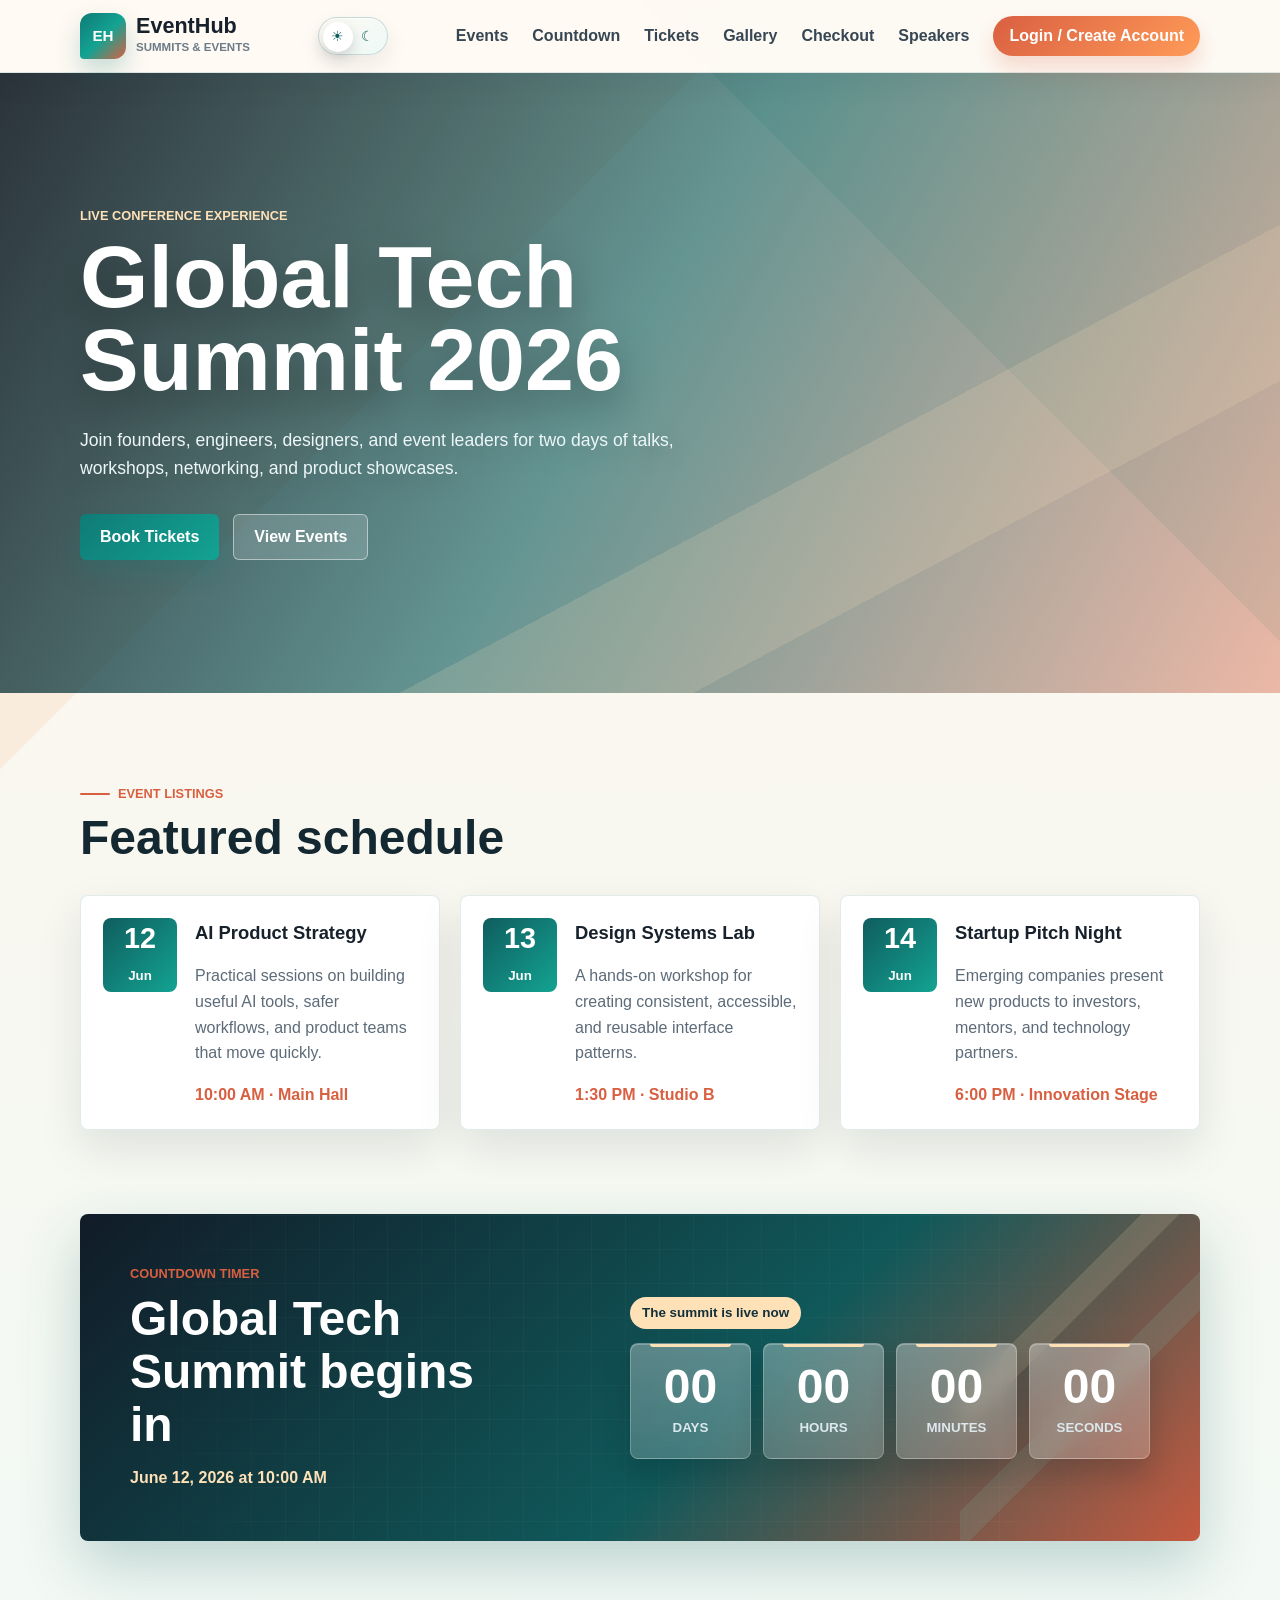
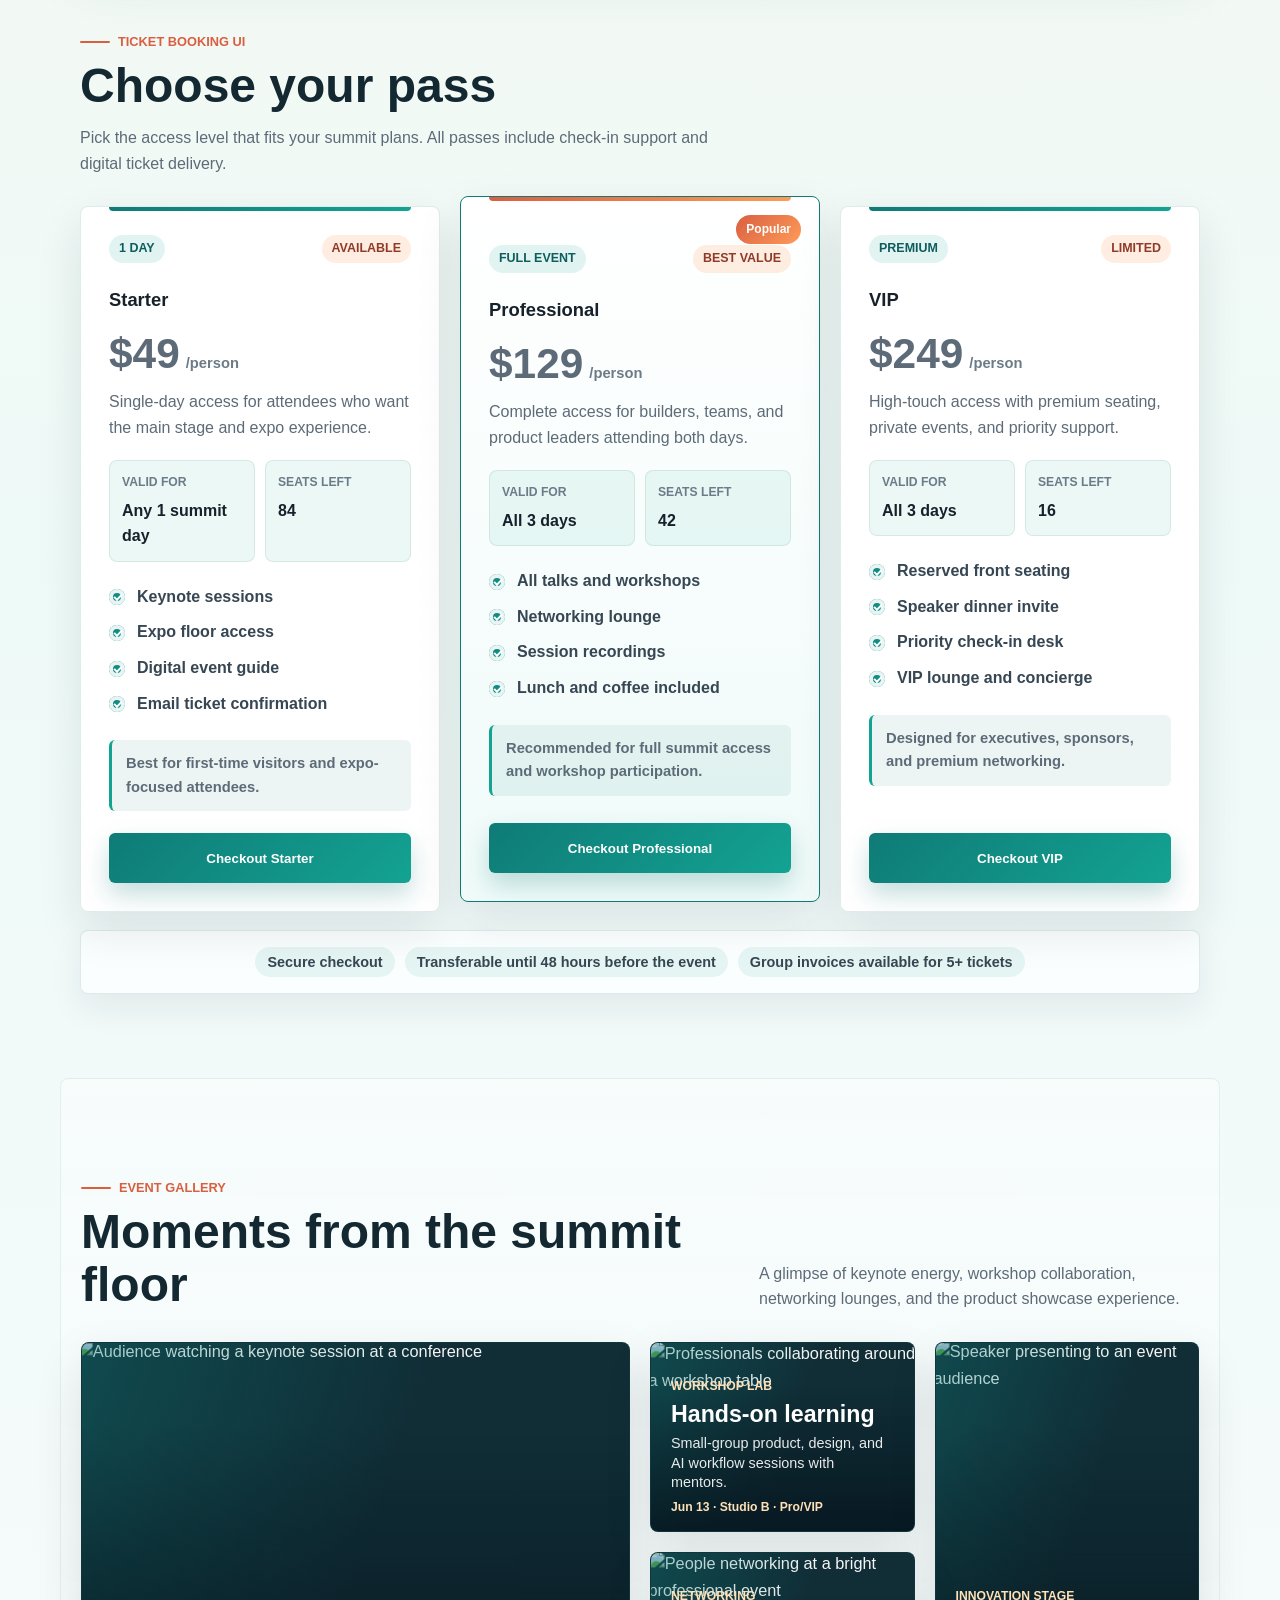
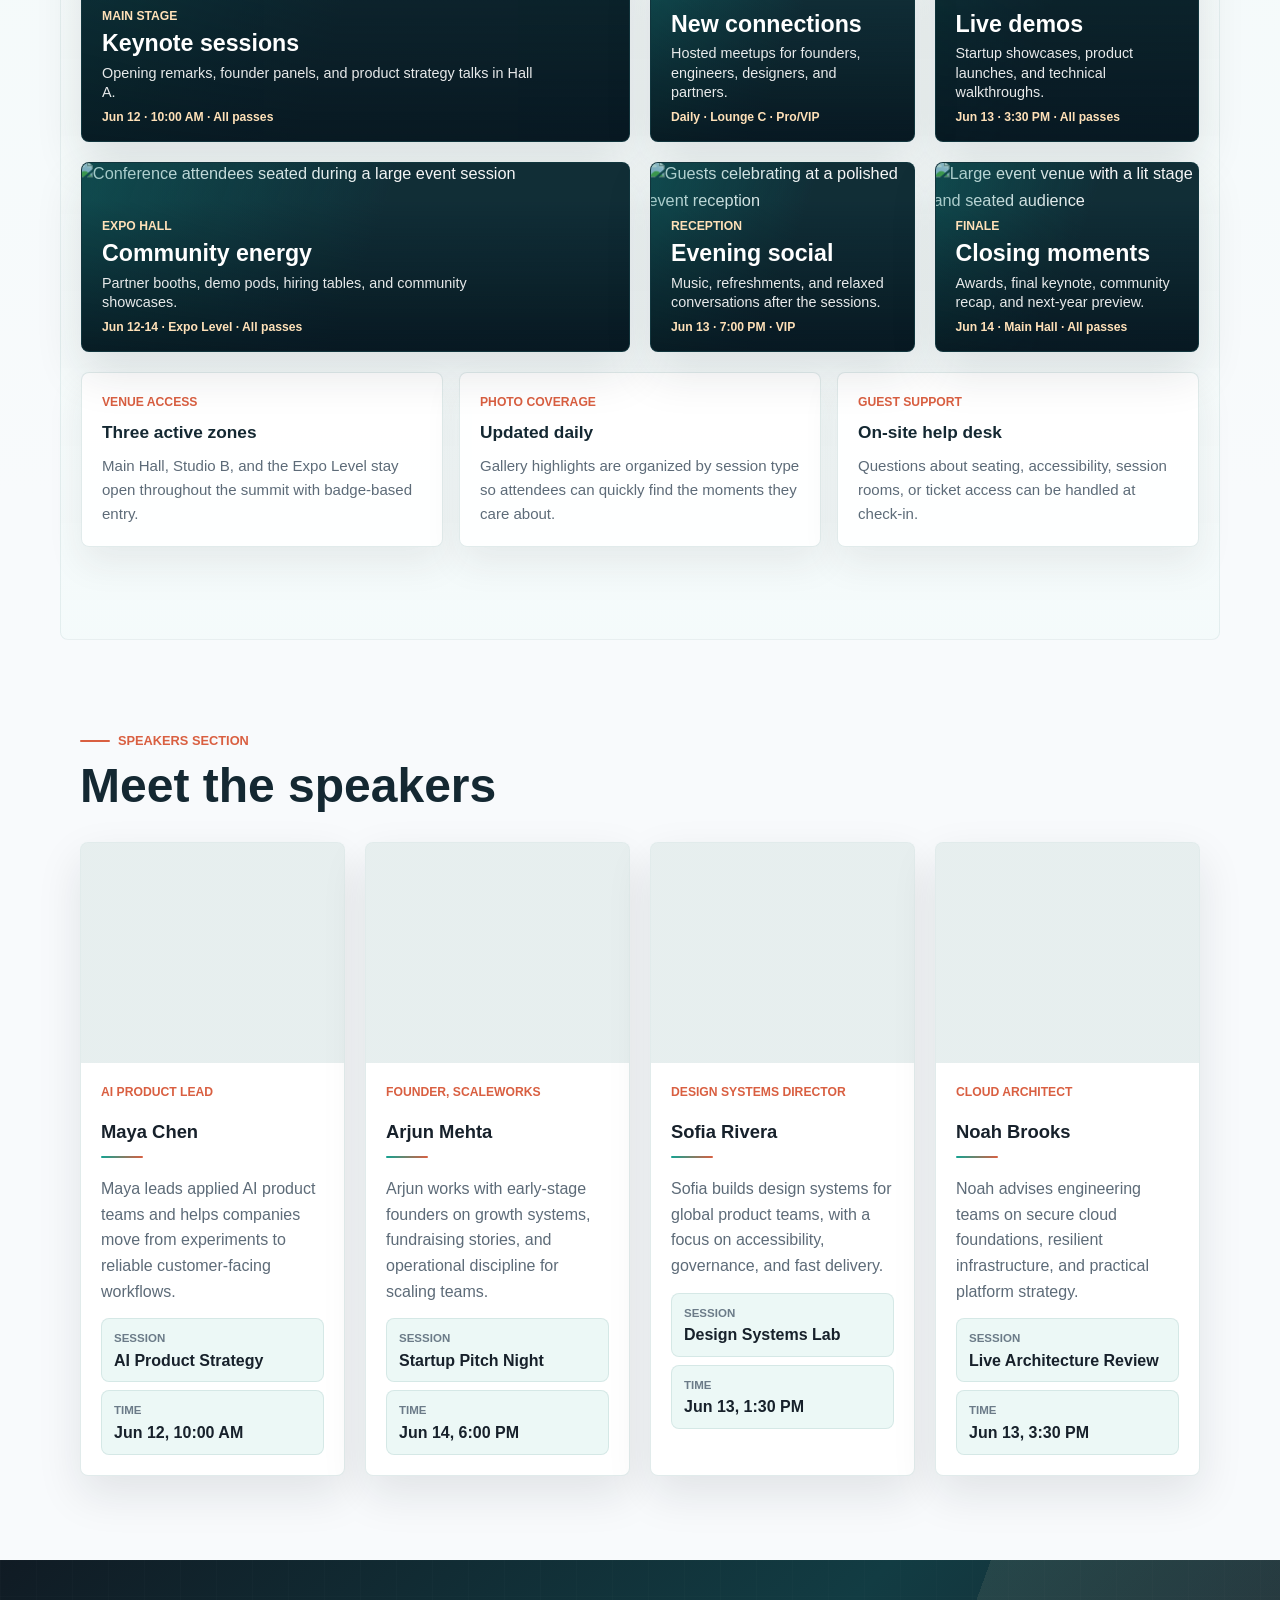
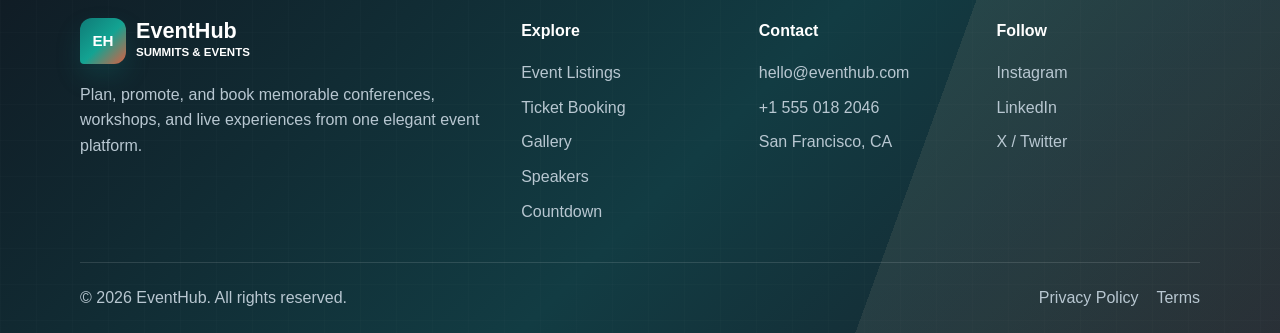
==== commit b3585f8e: "Add checkout page and event details" ====
--- a/index.html
+++ b/index.html
@@ -33,6 +33,7 @@
         <li><a href="#countdown">Countdown</a></li>
         <li><a href="#tickets">Tickets</a></li>
         <li><a href="#gallery">Gallery</a></li>
+        <li><a href="checkout.html">Checkout</a></li>
         <li><a href="#speakers">Speakers</a></li>
         <li><a class="account-link" href="account.html">Login / Create Account</a></li>
       </ul>
@@ -208,79 +209,6 @@
       </div>
     </section>
 
-    <section id="checkout" class="section checkout-section" aria-labelledby="checkout-title">
-      <div class="section-heading">
-        <p class="eyebrow">Checkout</p>
-        <h2 id="checkout-title">Complete your booking</h2>
-        <p class="section-copy">Review your selected pass, add attendee details, and confirm your ticket request.</p>
-      </div>
-
-      <div class="checkout-layout">
-        <article class="checkout-summary">
-          <p class="eyebrow">Selected Pass</p>
-          <h3 id="checkout-plan">Choose a ticket to begin</h3>
-          <dl class="checkout-totals">
-            <div>
-              <dt>Ticket price</dt>
-              <dd id="checkout-price">$0</dd>
-            </div>
-            <div>
-              <dt>Quantity</dt>
-              <dd id="checkout-quantity-label">1</dd>
-            </div>
-            <div>
-              <dt>Service fee</dt>
-              <dd id="checkout-fee">$0</dd>
-            </div>
-            <div class="checkout-total-row">
-              <dt>Total</dt>
-              <dd id="checkout-total">$0</dd>
-            </div>
-          </dl>
-          <p class="checkout-status" id="checkout-status">Select a ticket above to load checkout.</p>
-        </article>
-
-        <article class="checkout-form-card">
-          <form id="checkout-form" novalidate>
-            <div class="checkout-form-grid">
-              <div>
-                <label for="checkout-name">Attendee name</label>
-                <input id="checkout-name" type="text" placeholder="Full name" required>
-              </div>
-              <div>
-                <label for="checkout-email">Email address</label>
-                <input id="checkout-email" type="email" placeholder="you@example.com" required>
-              </div>
-              <div>
-                <label for="checkout-phone">Phone number</label>
-                <input id="checkout-phone" type="tel" placeholder="+1 555 123 4567" required>
-              </div>
-              <div>
-                <label for="checkout-quantity">Tickets</label>
-                <select id="checkout-quantity">
-                  <option value="1">1 ticket</option>
-                  <option value="2">2 tickets</option>
-                  <option value="3">3 tickets</option>
-                  <option value="4">4 tickets</option>
-                  <option value="5">5 tickets</option>
-                </select>
-              </div>
-              <div class="checkout-wide">
-                <label for="checkout-notes">Special requests</label>
-                <textarea id="checkout-notes" rows="4" placeholder="Accessibility, seating, or invoice notes"></textarea>
-              </div>
-            </div>
-
-            <div class="checkout-actions">
-              <a class="btn secondary checkout-login-link" id="checkout-login-link" href="account.html">Login / Create Account</a>
-              <button type="submit" id="checkout-submit">Checkout</button>
-            </div>
-            <p class="form-message" id="checkout-message" aria-live="polite"></p>
-          </form>
-        </article>
-      </div>
-    </section>
-
     <section id="gallery" class="section gallery-section">
       <div class="section-heading gallery-heading">
         <div>
@@ -295,6 +223,8 @@
           <figcaption>
             <span>Main Stage</span>
             <strong>Keynote sessions</strong>
+            <p>Opening remarks, founder panels, and product strategy talks in Hall A.</p>
+            <small>Jun 12 &middot; 10:00 AM &middot; All passes</small>
           </figcaption>
         </figure>
         <figure class="gallery-item">
@@ -302,6 +232,8 @@
           <figcaption>
             <span>Workshop Lab</span>
             <strong>Hands-on learning</strong>
+            <p>Small-group product, design, and AI workflow sessions with mentors.</p>
+            <small>Jun 13 &middot; Studio B &middot; Pro/VIP</small>
           </figcaption>
         </figure>
         <figure class="gallery-item gallery-tall">
@@ -309,6 +241,8 @@
           <figcaption>
             <span>Innovation Stage</span>
             <strong>Live demos</strong>
+            <p>Startup showcases, product launches, and technical walkthroughs.</p>
+            <small>Jun 13 &middot; 3:30 PM &middot; All passes</small>
           </figcaption>
         </figure>
         <figure class="gallery-item">
@@ -316,6 +250,8 @@
           <figcaption>
             <span>Networking</span>
             <strong>New connections</strong>
+            <p>Hosted meetups for founders, engineers, designers, and partners.</p>
+            <small>Daily &middot; Lounge C &middot; Pro/VIP</small>
           </figcaption>
         </figure>
         <figure class="gallery-item gallery-wide">
@@ -323,6 +259,8 @@
           <figcaption>
             <span>Expo Hall</span>
             <strong>Community energy</strong>
+            <p>Partner booths, demo pods, hiring tables, and community showcases.</p>
+            <small>Jun 12-14 &middot; Expo Level &middot; All passes</small>
           </figcaption>
         </figure>
         <figure class="gallery-item">
@@ -330,6 +268,8 @@
           <figcaption>
             <span>Reception</span>
             <strong>Evening social</strong>
+            <p>Music, refreshments, and relaxed conversations after the sessions.</p>
+            <small>Jun 13 &middot; 7:00 PM &middot; VIP</small>
           </figcaption>
         </figure>
         <figure class="gallery-item">
@@ -337,8 +277,27 @@
           <figcaption>
             <span>Finale</span>
             <strong>Closing moments</strong>
-          </figcaption>
-        </figure>
+            <p>Awards, final keynote, community recap, and next-year preview.</p>
+            <small>Jun 14 &middot; Main Hall &middot; All passes</small>
+          </figcaption>
+        </figure>
+      </div>
+      <div class="gallery-details" aria-label="Gallery details">
+        <article>
+          <span>Venue Access</span>
+          <strong>Three active zones</strong>
+          <p>Main Hall, Studio B, and the Expo Level stay open throughout the summit with badge-based entry.</p>
+        </article>
+        <article>
+          <span>Photo Coverage</span>
+          <strong>Updated daily</strong>
+          <p>Gallery highlights are organized by session type so attendees can quickly find the moments they care about.</p>
+        </article>
+        <article>
+          <span>Guest Support</span>
+          <strong>On-site help desk</strong>
+          <p>Questions about seating, accessibility, session rooms, or ticket access can be handled at check-in.</p>
+        </article>
       </div>
     </section>
 
@@ -350,23 +309,75 @@
       <div class="speaker-grid">
         <article class="speaker-card">
           <div class="speaker-photo speaker-one"></div>
-          <h3>Maya Chen</h3>
-          <p>AI Product Lead</p>
+          <div class="speaker-content">
+            <span class="speaker-role">AI Product Lead</span>
+            <h3>Maya Chen</h3>
+            <p>Maya leads applied AI product teams and helps companies move from experiments to reliable customer-facing workflows.</p>
+            <dl class="speaker-details">
+              <div>
+                <dt>Session</dt>
+                <dd>AI Product Strategy</dd>
+              </div>
+              <div>
+                <dt>Time</dt>
+                <dd>Jun 12, 10:00 AM</dd>
+              </div>
+            </dl>
+          </div>
         </article>
         <article class="speaker-card">
           <div class="speaker-photo speaker-two"></div>
-          <h3>Arjun Mehta</h3>
-          <p>Founder, ScaleWorks</p>
+          <div class="speaker-content">
+            <span class="speaker-role">Founder, ScaleWorks</span>
+            <h3>Arjun Mehta</h3>
+            <p>Arjun works with early-stage founders on growth systems, fundraising stories, and operational discipline for scaling teams.</p>
+            <dl class="speaker-details">
+              <div>
+                <dt>Session</dt>
+                <dd>Startup Pitch Night</dd>
+              </div>
+              <div>
+                <dt>Time</dt>
+                <dd>Jun 14, 6:00 PM</dd>
+              </div>
+            </dl>
+          </div>
         </article>
         <article class="speaker-card">
           <div class="speaker-photo speaker-three"></div>
-          <h3>Sofia Rivera</h3>
-          <p>Design Systems Director</p>
+          <div class="speaker-content">
+            <span class="speaker-role">Design Systems Director</span>
+            <h3>Sofia Rivera</h3>
+            <p>Sofia builds design systems for global product teams, with a focus on accessibility, governance, and fast delivery.</p>
+            <dl class="speaker-details">
+              <div>
+                <dt>Session</dt>
+                <dd>Design Systems Lab</dd>
+              </div>
+              <div>
+                <dt>Time</dt>
+                <dd>Jun 13, 1:30 PM</dd>
+              </div>
+            </dl>
+          </div>
         </article>
         <article class="speaker-card">
           <div class="speaker-photo speaker-four"></div>
-          <h3>Noah Brooks</h3>
-          <p>Cloud Architect</p>
+          <div class="speaker-content">
+            <span class="speaker-role">Cloud Architect</span>
+            <h3>Noah Brooks</h3>
+            <p>Noah advises engineering teams on secure cloud foundations, resilient infrastructure, and practical platform strategy.</p>
+            <dl class="speaker-details">
+              <div>
+                <dt>Session</dt>
+                <dd>Live Architecture Review</dd>
+              </div>
+              <div>
+                <dt>Time</dt>
+                <dd>Jun 13, 3:30 PM</dd>
+              </div>
+            </dl>
+          </div>
         </article>
       </div>
     </section>
--- a/css/style.css
+++ b/css/style.css
@@ -75,13 +75,17 @@
 
 a,
 button,
-input {
+input,
+select,
+textarea {
   transition: color 0.2s ease, background 0.2s ease, border-color 0.2s ease, box-shadow 0.2s ease, transform 0.2s ease;
 }
 
 a:focus-visible,
 button:focus-visible,
-input:focus-visible {
+input:focus-visible,
+select:focus-visible,
+textarea:focus-visible {
   outline: 3px solid rgba(217, 95, 65, 0.42);
   outline-offset: 3px;
 }
@@ -1002,6 +1006,38 @@
   padding-top: 42px;
 }
 
+.checkout-page {
+  min-height: calc(100vh - 72px);
+}
+
+.checkout-hero {
+  display: flex;
+  align-items: center;
+  min-height: 340px;
+  padding: 72px 16px;
+  color: #ffffff;
+  background:
+    linear-gradient(120deg, rgba(8, 21, 32, 0.9), rgba(15, 93, 94, 0.78), rgba(217, 95, 65, 0.48)),
+    url("https://images.unsplash.com/photo-1505373877841-8d25f7d46678?auto=format&fit=crop&w=1800&q=80") center/cover;
+}
+
+.checkout-hero > div {
+  width: min(1120px, 100%);
+  margin: 0 auto;
+}
+
+.checkout-hero h1 {
+  max-width: 820px;
+  font-size: clamp(2.2rem, 6vw, 4.3rem);
+}
+
+.checkout-page-section {
+  margin-top: -46px;
+  padding-top: 0;
+  position: relative;
+  z-index: 1;
+}
+
 .checkout-layout {
   display: grid;
   grid-template-columns: 0.8fr 1.2fr;
@@ -1071,6 +1107,11 @@
   margin: 18px 0 0;
   color: #0f5d5e;
   font-weight: 800;
+}
+
+.checkout-ticket-link {
+  width: 100%;
+  margin-top: 18px;
 }
 
 .checkout-form-card form {
@@ -1162,6 +1203,38 @@
   opacity: 0.58;
 }
 
+.checkout-terms {
+  margin-top: 4px;
+}
+
+.checkout-confirmation {
+  margin-top: 24px;
+  padding: 28px;
+  color: #ffffff;
+  background:
+    linear-gradient(135deg, rgba(15, 93, 94, 0.96), rgba(19, 163, 146, 0.92)),
+    #0f7b77;
+  border-radius: 8px;
+  box-shadow: 0 22px 52px rgba(15, 93, 94, 0.18);
+}
+
+.checkout-confirmation h2 {
+  color: #ffffff;
+  font-size: clamp(1.7rem, 3vw, 2.4rem);
+}
+
+.checkout-confirmation p:not(.eyebrow) {
+  max-width: 740px;
+  color: rgba(255, 255, 255, 0.9);
+}
+
+.checkout-confirmation .btn {
+  margin-top: 8px;
+  color: #0f5d5e;
+  background: #ffffff;
+  box-shadow: none;
+}
+
 body.dark-theme .checkout-summary,
 body.dark-theme .checkout-form-card {
   background: rgba(15, 32, 40, 0.9);
@@ -1204,6 +1277,11 @@
   color: #e9f7f5;
   background: #102631;
   border-color: rgba(124, 224, 211, 0.18);
+}
+
+body.dark-theme .checkout-confirmation {
+  background: linear-gradient(135deg, #12343a, #0f7b77);
+  box-shadow: 0 22px 48px rgba(0, 0, 0, 0.34);
 }
 
 .gallery-section {
@@ -1275,7 +1353,7 @@
   bottom: 18px;
   z-index: 2;
   display: grid;
-  gap: 4px;
+  gap: 5px;
   transform: translateY(4px);
   transition: transform 0.24s ease;
 }
@@ -1291,6 +1369,56 @@
 .gallery-item strong {
   font-size: clamp(1.05rem, 2vw, 1.45rem);
   line-height: 1.1;
+}
+
+.gallery-item p {
+  max-width: 440px;
+  margin: 2px 0 0;
+  color: rgba(255, 255, 255, 0.9);
+  font-size: 0.9rem;
+  line-height: 1.35;
+}
+
+.gallery-item small {
+  color: #ffe1b8;
+  font-size: 0.76rem;
+  font-weight: 800;
+}
+
+.gallery-details {
+  display: grid;
+  grid-template-columns: repeat(3, 1fr);
+  gap: 16px;
+  margin-top: 20px;
+}
+
+.gallery-details article {
+  padding: 20px;
+  background: rgba(255, 255, 255, 0.86);
+  border: 1px solid rgba(15, 93, 94, 0.12);
+  border-radius: 8px;
+  box-shadow: 0 16px 36px rgba(23, 33, 43, 0.08);
+}
+
+.gallery-details span {
+  display: block;
+  margin-bottom: 6px;
+  color: #d95f41;
+  font-size: 0.76rem;
+  font-weight: 800;
+  text-transform: uppercase;
+}
+
+.gallery-details strong {
+  display: block;
+  color: #142832;
+  font-size: 1.08rem;
+}
+
+.gallery-details p {
+  margin: 8px 0 0;
+  color: #5d6b78;
+  font-size: 0.94rem;
 }
 
 .gallery-large {
@@ -1329,6 +1457,20 @@
   background:
     linear-gradient(180deg, rgba(15, 32, 40, 0.6), rgba(12, 31, 40, 0.42));
   border-color: rgba(124, 224, 211, 0.1);
+}
+
+body.dark-theme .gallery-details article {
+  background: rgba(15, 32, 40, 0.86);
+  border-color: rgba(124, 224, 211, 0.16);
+  box-shadow: 0 18px 42px rgba(0, 0, 0, 0.3);
+}
+
+body.dark-theme .gallery-details strong {
+  color: #f7fffd;
+}
+
+body.dark-theme .gallery-details p {
+  color: #b8c7d1;
 }
 
 .account-page {
@@ -1603,7 +1745,6 @@
 
 .speaker-card {
   overflow: hidden;
-  text-align: center;
   background: #ffffff;
 }
 
@@ -1645,11 +1786,11 @@
 }
 
 .speaker-card h3 {
-  margin-top: 18px;
+  margin: 4px 0 8px;
 }
 
 .speaker-card p {
-  margin: 0 16px 22px;
+  margin: 0;
 }
 
 .speaker-card h3::after {
@@ -1657,9 +1798,67 @@
   display: block;
   width: 42px;
   height: 2px;
-  margin: 10px auto 0;
+  margin: 10px 0 0;
   background: linear-gradient(90deg, #13a392, #d95f41);
   border-radius: 999px;
+}
+
+.speaker-content {
+  display: grid;
+  gap: 10px;
+  padding: 20px;
+}
+
+.speaker-role {
+  color: #d95f41;
+  font-size: 0.76rem;
+  font-weight: 800;
+  text-transform: uppercase;
+}
+
+.speaker-details {
+  display: grid;
+  gap: 8px;
+  margin: 4px 0 0;
+}
+
+.speaker-details div {
+  padding: 10px 12px;
+  background: rgba(19, 163, 146, 0.08);
+  border: 1px solid rgba(15, 93, 94, 0.1);
+  border-radius: 8px;
+}
+
+.speaker-details dt,
+.speaker-details dd {
+  margin: 0;
+}
+
+.speaker-details dt {
+  color: #6b7b88;
+  font-size: 0.72rem;
+  font-weight: 800;
+  text-transform: uppercase;
+}
+
+.speaker-details dd {
+  margin-top: 3px;
+  color: #17212b;
+  font-weight: 800;
+  line-height: 1.3;
+}
+
+body.dark-theme .speaker-details div {
+  background: rgba(124, 224, 211, 0.08);
+  border-color: rgba(124, 224, 211, 0.13);
+}
+
+body.dark-theme .speaker-details dt {
+  color: #9dcac3;
+}
+
+body.dark-theme .speaker-details dd {
+  color: #f7fffd;
 }
 
 .site-footer {
@@ -1845,7 +2044,7 @@
 
   .gallery-grid {
     grid-template-columns: repeat(2, 1fr);
-    grid-auto-rows: 210px;
+    grid-auto-rows: 260px;
   }
 
   .gallery-large,
@@ -1855,6 +2054,10 @@
 
   .gallery-tall {
     grid-row: span 1;
+  }
+
+  .gallery-details {
+    grid-template-columns: 1fr;
   }
 
   .speaker-photo {
@@ -1961,11 +2164,25 @@
 
   .gallery-item {
     min-height: 0;
-    aspect-ratio: 4 / 3;
+    aspect-ratio: 1 / 1;
   }
 
   .gallery-large {
-    aspect-ratio: 1 / 1;
+    aspect-ratio: 1 / 1.08;
+  }
+
+  .gallery-item figcaption {
+    left: 16px;
+    right: 16px;
+    bottom: 16px;
+  }
+
+  .gallery-item p {
+    font-size: 0.84rem;
+  }
+
+  .gallery-details article {
+    padding: 18px;
   }
 
   .ticket-section {
@@ -2076,6 +2293,11 @@
     padding: 56px 16px;
   }
 
+  .checkout-hero {
+    min-height: 320px;
+    padding: 56px 16px;
+  }
+
   .account-panel {
     width: calc(100% - 24px);
     margin-bottom: 64px;
